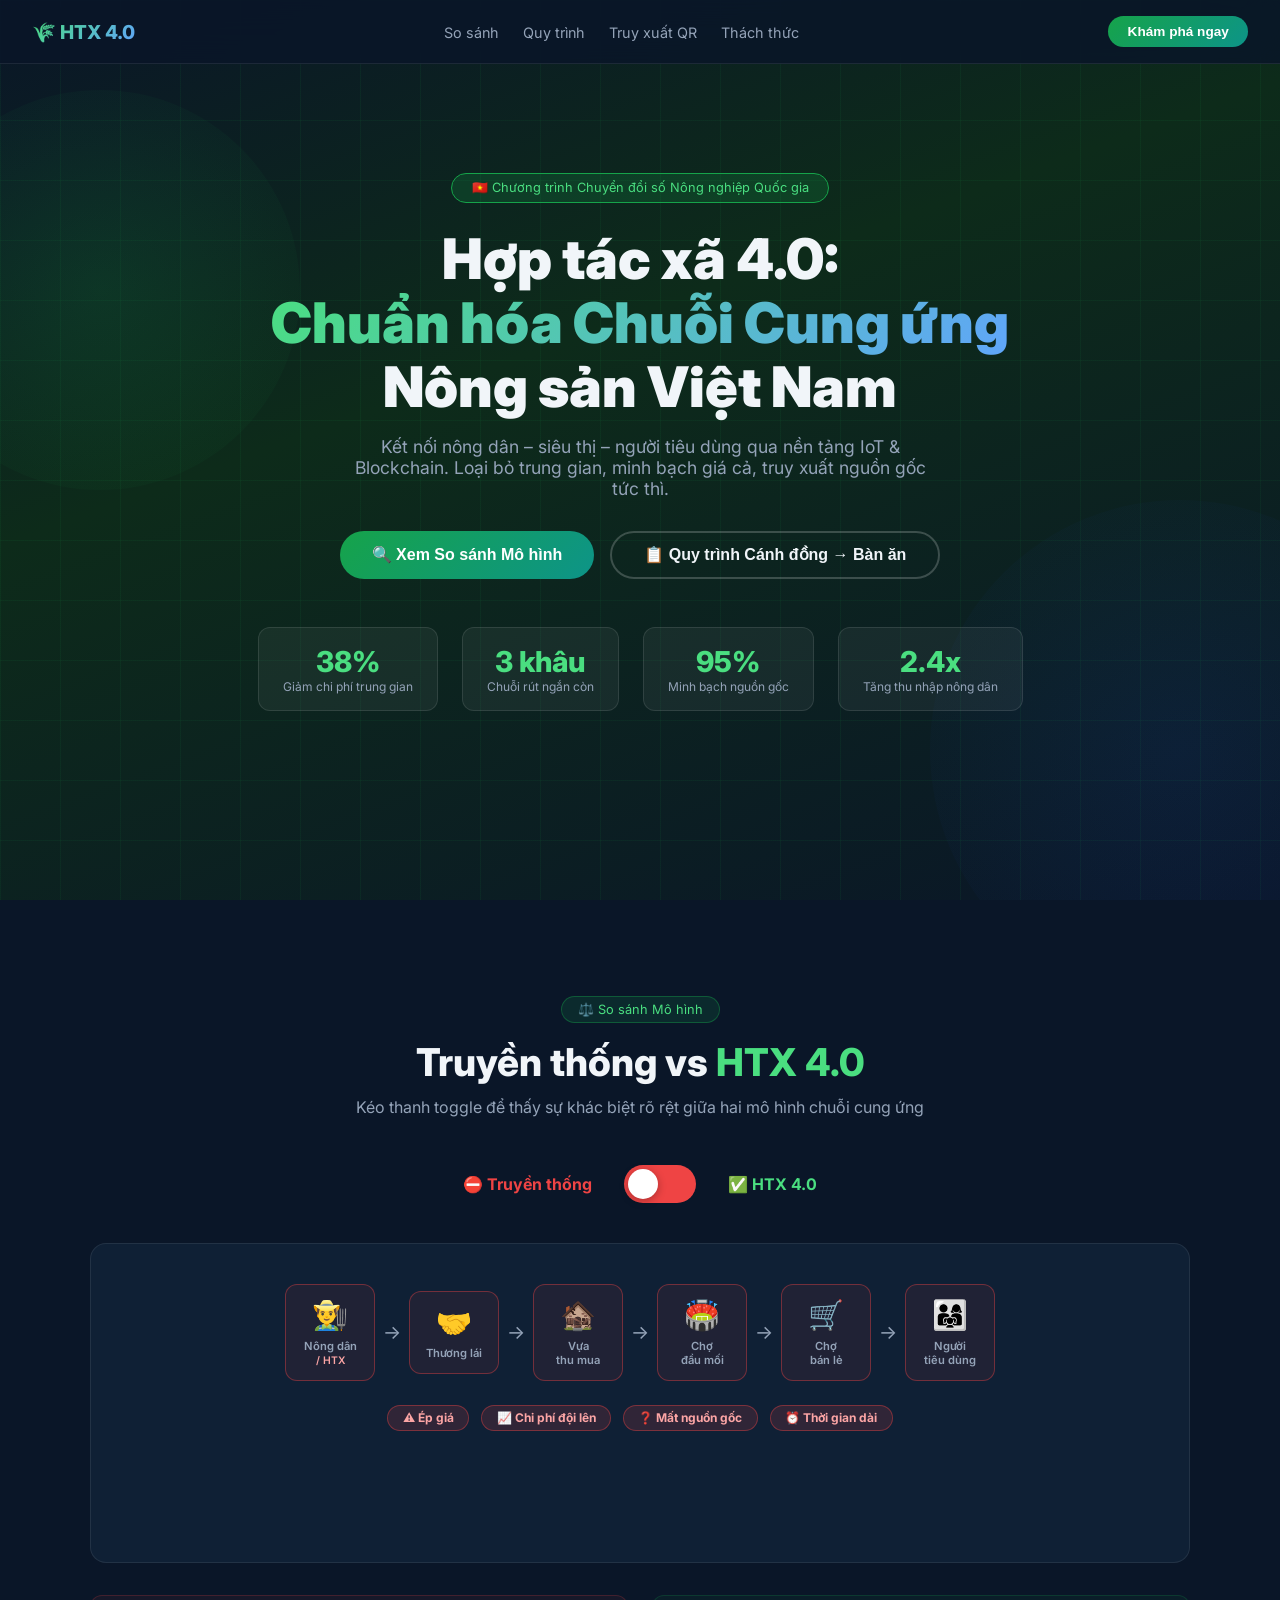
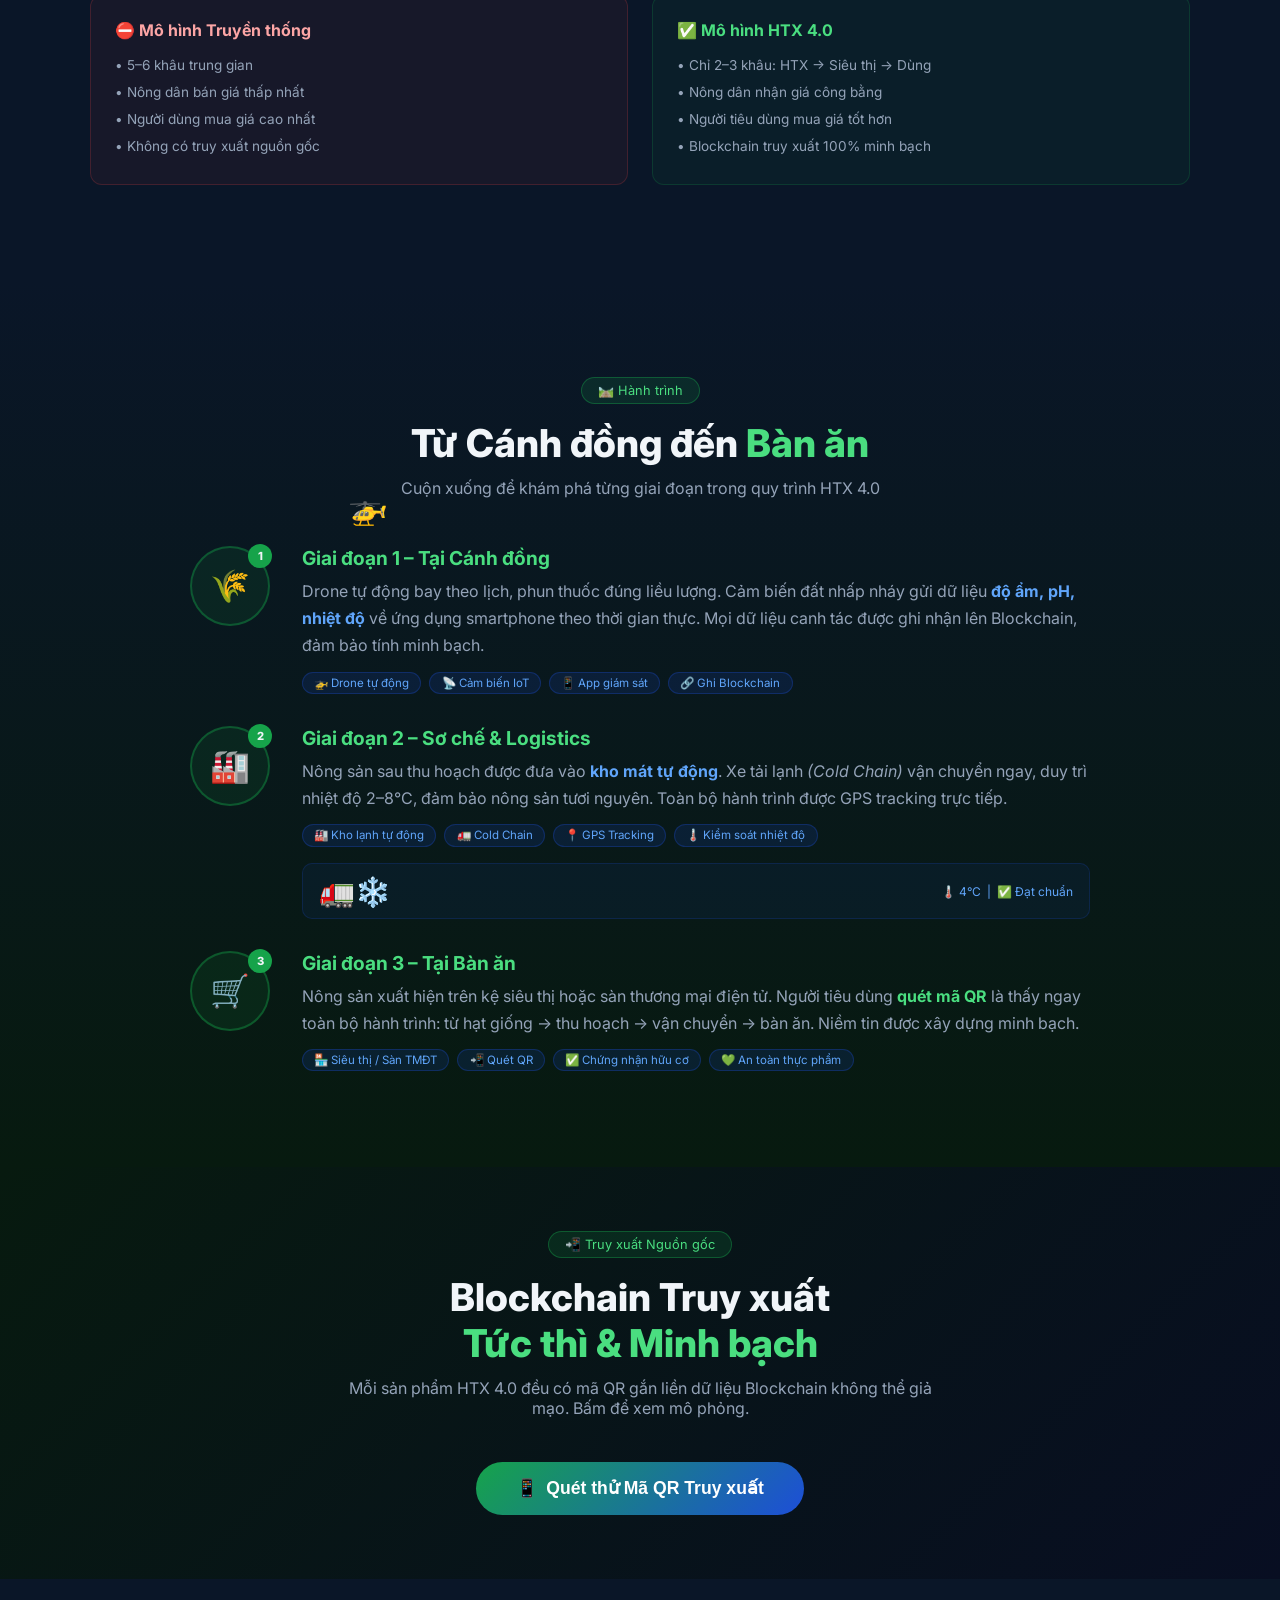
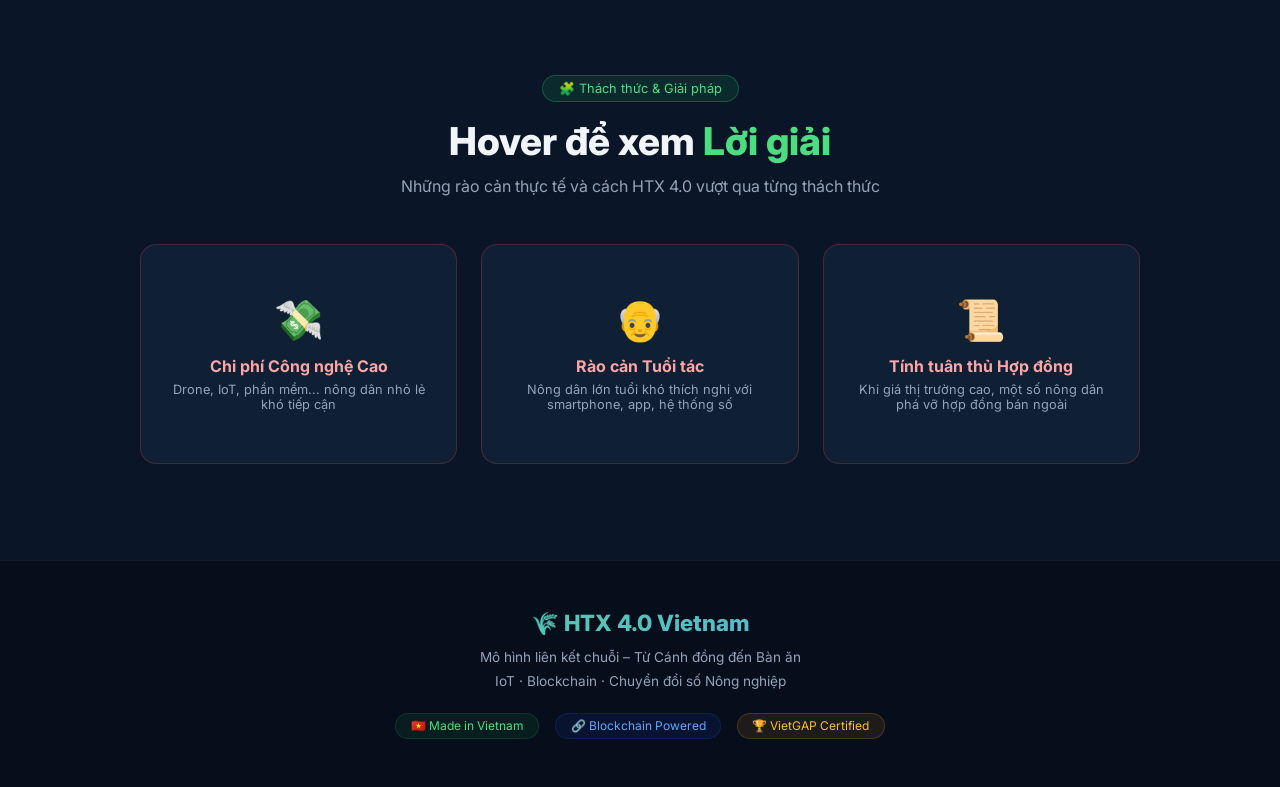
==== index.html @ f6bbacdd "Add files via upload" ====
<!DOCTYPE html>
<html lang="vi">

<head>
  <meta charset="UTF-8">
  <meta name="viewport" content="width=device-width, initial-scale=1.0">
  <title>HTX 4.0 – Chuẩn hóa Chuỗi Cung ứng Nông sản Việt Nam</title>
  <meta name="description"
    content="Hợp tác xã 4.0: Mô hình liên kết chuỗi từ cánh đồng đến bàn ăn. Ứng dụng IoT, Blockchain và chuyển đổi số cho nông nghiệp Việt Nam.">
  <link rel="preconnect" href="https://fonts.googleapis.com">
  <link href="https://fonts.googleapis.com/css2?family=Inter:wght@400;600;700;800;900&display=swap" rel="stylesheet">
  <link rel="stylesheet" href="style.css">
</head>

<body>

  <!-- ═══════════════ NAVIGATION ═══════════════ -->
  <nav>
    <div class="nav-logo">🌾 HTX 4.0</div>
    <ul class="nav-links">
      <li><a href="#compare">So sánh</a></li>
      <li><a href="#process">Quy trình</a></li>
      <li><a href="#qr-section">Truy xuất QR</a></li>
      <li><a href="#challenges">Thách thức</a></li>
    </ul>
    <button class="btn-primary" style="font-size:.85rem;padding:.5rem 1.2rem"
      onclick="document.getElementById('qr-section').scrollIntoView({behavior:'smooth'})">
      Khám phá ngay
    </button>
  </nav>

  <!-- ═══════════════ HERO ═══════════════ -->
  <section id="hero">
    <div class="hero-bg"></div>
    <div class="hero-grid"></div>
    <div class="particles"></div>

    <!-- Decorative floating orbs -->
    <div
      style="position:absolute;width:400px;height:400px;border-radius:50%;background:radial-gradient(circle,rgba(22,163,74,.15),transparent);top:10%;left:-100px;pointer-events:none">
    </div>
    <div
      style="position:absolute;width:500px;height:500px;border-radius:50%;background:radial-gradient(circle,rgba(29,78,216,.1),transparent);bottom:-100px;right:-150px;pointer-events:none">
    </div>

    <div class="hero-content">
      <div class="hero-badge">🇻🇳 Chương trình Chuyển đổi số Nông nghiệp Quốc gia</div>
      <h1 class="hero-title">
        Hợp tác xã 4.0:<br>
        <span>Chuẩn hóa Chuỗi Cung ứng</span><br>Nông sản Việt Nam
      </h1>
      <p class="hero-sub">
        Kết nối nông dân – siêu thị – người tiêu dùng qua nền tảng IoT & Blockchain.
        Loại bỏ trung gian, minh bạch giá cả, truy xuất nguồn gốc tức thì.
      </p>
      <div class="hero-cta">
        <button class="btn-primary" onclick="document.getElementById('compare').scrollIntoView({behavior:'smooth'})">
          🔍 Xem So sánh Mô hình
        </button>
        <button class="btn-outline" onclick="document.getElementById('process').scrollIntoView({behavior:'smooth'})">
          📋 Quy trình Cánh đồng → Bàn ăn
        </button>
      </div>
      <div class="floating-stats">
        <div class="stat-card">
          <div class="val"><span data-count="40" data-suffix="%">0%</span></div>
          <div class="lbl">Giảm chi phí trung gian</div>
        </div>
        <div class="stat-card">
          <div class="val"><span data-count="3" data-suffix=" khâu">0 khâu</span></div>
          <div class="lbl">Chuỗi rút ngắn còn</div>
        </div>
        <div class="stat-card">
          <div class="val"><span data-count="100" data-suffix="%">0%</span></div>
          <div class="lbl">Minh bạch nguồn gốc</div>
        </div>
        <div class="stat-card">
          <div class="val"><span data-count="2.5" data-suffix="x">0x</span></div>
          <div class="lbl">Tăng thu nhập nông dân</div>
        </div>
      </div>
    </div>
  </section>

  <!-- ═══════════════ COMPARE SECTION ═══════════════ -->
  <section id="compare">
    <div class="compare-wrapper">
      <div class="section-header">
        <div class="section-label">⚖️ So sánh Mô hình</div>
        <h2 class="section-title">Truyền thống vs <span style="color:var(--green-light)">HTX 4.0</span></h2>
        <p class="section-sub">Kéo thanh toggle để thấy sự khác biệt rõ rệt giữa hai mô hình chuỗi cung ứng</p>
      </div>

      <!-- Toggle Bar -->
      <div class="toggle-bar">
        <span class="toggle-label old">⛔ Truyền thống</span>
        <label class="toggle-switch">
          <input type="checkbox" id="modeToggle">
          <div class="toggle-track"></div>
          <div class="toggle-thumb"></div>
        </label>
        <span class="toggle-label new">✅ HTX 4.0</span>
      </div>

      <!-- Chain Display -->
      <div class="chain-display" id="chainDisplay">
        <!-- SVG data lines (visible in HTX mode) -->
        <div class="data-lines" id="dataLines" style="position:absolute;inset:0;pointer-events:none">
          <svg width="100%" height="100%" xmlns="http://www.w3.org/2000/svg">
            <defs>
              <linearGradient id="dg" x1="0%" y1="0%" x2="100%" y2="0%">
                <stop offset="0%" stop-color="#16a34a" />
                <stop offset="100%" stop-color="#1d4ed8" />
              </linearGradient>
            </defs>
            <line class="data-line" x1="10%" y1="50%" x2="50%" y2="30%" style="stroke:url(#dg)" />
            <line class="data-line" x1="50%" y1="30%" x2="90%" y2="50%" style="stroke:url(#dg)"
              stroke-dashoffset="12" />
            <circle cx="10%" cy="50%" r="4" fill="#16a34a" opacity=".8" />
            <circle cx="50%" cy="30%" r="4" fill="#0d9488" opacity=".8" />
            <circle cx="90%" cy="50%" r="4" fill="#1d4ed8" opacity=".8" />
          </svg>
        </div>

        <!-- Supply Chain Nodes -->
        <div class="chain-nodes">
          <!-- Permanent: Farmer -->
          <div class="chain-node danger" id="nodeNd">
            <span class="icon">👨‍🌾</span>
            <span class="name">Nông dân<br><small style="color:#fca5a5;font-size:.65rem">/ HTX</small></span>
          </div>
          <span class="chain-arrow">→</span>

          <!-- Middle (hidden in HTX mode) -->
          <div class="chain-node danger middle" id="nodeTl">
            <span class="icon">🤝</span>
            <span class="name">Thương lái</span>
          </div>
          <span class="chain-arrow middle">→</span>

          <div class="chain-node danger middle" id="nodeVx">
            <span class="icon">🏚️</span>
            <span class="name">Vựa<br>thu mua</span>
          </div>
          <span class="chain-arrow middle">→</span>

          <div class="chain-node danger middle" id="nodeCdm">
            <span class="icon">🏟️</span>
            <span class="name">Chợ<br>đầu mối</span>
          </div>
          <span class="chain-arrow middle">→</span>

          <div class="chain-node danger middle" id="nodeCbl">
            <span class="icon">🛒</span>
            <span class="name">Chợ<br>bán lẻ</span>
          </div>
          <span class="chain-arrow middle">→</span>

          <!-- Permanent: Consumer -->
          <div class="chain-node danger" id="nodeNtd">
            <span class="icon">👨‍👩‍👧</span>
            <span class="name">Người<br>tiêu dùng</span>
          </div>
        </div>

        <!-- HTX middle node (shown only in HTX mode, hidden by default) -->
        <div id="htxMiddle"
          style="display:none;justify-content:center;align-items:center;gap:.5rem;margin-top:1rem;position:relative;z-index:2">
          <div class="chain-node safe" style="background:rgba(13,148,136,.15);border-color:rgba(13,148,136,.5)">
            <span class="icon">🏪</span>
            <span class="name">Siêu thị /<br>Sàn TMĐT</span>
          </div>
        </div>

        <!-- Warning Tags -->
        <div class="warning-tags" id="warningTags">
          <span class="warning-tag bad">⚠ Ép giá</span>
          <span class="warning-tag bad">📈 Chi phí đội lên</span>
          <span class="warning-tag bad">❓ Mất nguồn gốc</span>
          <span class="warning-tag bad">⏰ Thời gian dài</span>
        </div>
      </div>

      <!-- Info below -->
      <div style="display:grid;grid-template-columns:1fr 1fr;gap:1.5rem;margin-top:2rem" class="compare-info">
        <div
          style="padding:1.5rem;background:rgba(239,68,68,.06);border:1px solid rgba(239,68,68,.2);border-radius:12px">
          <h4 style="color:#fca5a5;margin-bottom:.75rem">⛔ Mô hình Truyền thống</h4>
          <ul style="color:var(--text-muted);font-size:.85rem;line-height:2;list-style:none">
            <li>• 5–6 khâu trung gian</li>
            <li>• Nông dân bán giá thấp nhất</li>
            <li>• Người dùng mua giá cao nhất</li>
            <li>• Không có truy xuất nguồn gốc</li>
          </ul>
        </div>
        <div
          style="padding:1.5rem;background:rgba(22,163,74,.06);border:1px solid rgba(22,163,74,.2);border-radius:12px">
          <h4 style="color:var(--green-light);margin-bottom:.75rem">✅ Mô hình HTX 4.0</h4>
          <ul style="color:var(--text-muted);font-size:.85rem;line-height:2;list-style:none">
            <li>• Chỉ 2–3 khâu: HTX → Siêu thị → Dùng</li>
            <li>• Nông dân nhận giá công bằng</li>
            <li>• Người tiêu dùng mua giá tốt hơn</li>
            <li>• Blockchain truy xuất 100% minh bạch</li>
          </ul>
        </div>
      </div>
    </div>
  </section>

  <!-- ═══════════════ PROCESS SECTION ═══════════════ -->
  <section id="process">
    <div class="section-header">
      <div class="section-label">🛤️ Hành trình</div>
      <h2 class="section-title">Từ Cánh đồng đến <span style="color:var(--green-light)">Bàn ăn</span></h2>
      <p class="section-sub">Cuộn xuống để khám phá từng giai đoạn trong quy trình HTX 4.0</p>
    </div>

    <div class="process-steps">

      <!-- Step 1: Field -->
      <div class="process-step">
        <div class="step-icon-wrap" style="position:relative;overflow:visible">
          <span style="font-size:2rem">🌾</span>
          <span class="step-num">1</span>
          <!-- Drone animation element -->
          <div id="droneEl" style="position:absolute;top:-60px;left:-80px;font-size:2rem;pointer-events:none">🚁</div>
        </div>
        <div class="step-body">
          <h3>Giai đoạn 1 – Tại Cánh đồng</h3>
          <p>
            Drone tự động bay theo lịch, phun thuốc đúng liều lượng. Cảm biến đất nhấp nháy gửi dữ liệu
            <strong style="color:var(--blue-light)">độ ẩm, pH, nhiệt độ</strong> về ứng dụng smartphone theo thời gian
            thực.
            Mọi dữ liệu canh tác được ghi nhận lên Blockchain, đảm bảo tính minh bạch.
          </p>
          <div class="step-tags">
            <span class="step-tag">🚁 Drone tự động</span>
            <span class="step-tag">📡 Cảm biến IoT</span>
            <span class="step-tag">📱 App giám sát</span>
            <span class="step-tag">🔗 Ghi Blockchain</span>
          </div>
        </div>
      </div>

      <!-- Step 2: Logistics -->
      <div class="process-step" style="transition-delay:.1s">
        <div class="step-icon-wrap">
          <span style="font-size:2rem">🏭</span>
          <span class="step-num">2</span>
        </div>
        <div class="step-body">
          <h3>Giai đoạn 2 – Sơ chế & Logistics</h3>
          <p>
            Nông sản sau thu hoạch được đưa vào <strong style="color:var(--blue-light)">kho mát tự động</strong>.
            Xe tải lạnh <em>(Cold Chain)</em> vận chuyển ngay, duy trì nhiệt độ 2–8°C,
            đảm bảo nông sản tươi nguyên. Toàn bộ hành trình được GPS tracking trực tiếp.
          </p>
          <div class="step-tags">
            <span class="step-tag">🏭 Kho lạnh tự động</span>
            <span class="step-tag">🚛 Cold Chain</span>
            <span class="step-tag">📍 GPS Tracking</span>
            <span class="step-tag">🌡️ Kiểm soát nhiệt độ</span>
          </div>
          <!-- Cold chain truck visual -->
          <div
            style="margin-top:1rem;padding:1rem;background:rgba(29,78,216,.08);border:1px solid rgba(29,78,216,.2);border-radius:10px;overflow:hidden;position:relative;height:56px">
            <div
              style="position:absolute;top:50%;transform:translateY(-50%);animation:droneFly 3s linear infinite;white-space:nowrap;font-size:1.8rem">
              🚛❄️
            </div>
            <div
              style="position:absolute;right:1rem;top:50%;transform:translateY(-50%);font-size:.75rem;color:var(--blue-light)">
              🌡️ 4°C &nbsp;|&nbsp; ✅ Đạt chuẩn
            </div>
          </div>
        </div>
      </div>

      <!-- Step 3: Market -->
      <div class="process-step" style="transition-delay:.2s">
        <div class="step-icon-wrap">
          <span style="font-size:2rem">🛒</span>
          <span class="step-num">3</span>
        </div>
        <div class="step-body">
          <h3>Giai đoạn 3 – Tại Bàn ăn</h3>
          <p>
            Nông sản xuất hiện trên kệ siêu thị hoặc sàn thương mại điện tử.
            Người tiêu dùng <strong style="color:var(--green-light)">quét mã QR</strong> là thấy ngay toàn bộ hành
            trình:
            từ hạt giống → thu hoạch → vận chuyển → bàn ăn. Niềm tin được xây dựng minh bạch.
          </p>
          <div class="step-tags">
            <span class="step-tag">🏪 Siêu thị / Sàn TMĐT</span>
            <span class="step-tag">📲 Quét QR</span>
            <span class="step-tag">✅ Chứng nhận hữu cơ</span>
            <span class="step-tag">💚 An toàn thực phẩm</span>
          </div>
        </div>
      </div>

    </div>
  </section>

  <!-- ═══════════════ QR SECTION ═══════════════ -->
  <section id="qr-section">
    <div class="section-label"
      style="display:inline-block;padding:.3rem 1rem;background:rgba(22,163,74,.15);border:1px solid rgba(22,163,74,.4);border-radius:99px;font-size:.8rem;color:var(--green-light);margin-bottom:1rem">
      📲 Truy xuất Nguồn gốc</div>
    <h2 class="section-title">Blockchain Truy xuất<br><span style="color:var(--green-light)">Tức thì & Minh bạch</span>
    </h2>
    <p class="section-sub" style="max-width:600px;margin:.75rem auto 0;color:var(--text-muted)">
      Mỗi sản phẩm HTX 4.0 đều có mã QR gắn liền dữ liệu Blockchain không thể giả mạo.
      Bấm để xem mô phỏng.
    </p>
    <br>
    <button class="qr-btn" id="qrBtn">
      <span>📱</span> Quét thử Mã QR Truy xuất
    </button>
  </section>

  <!-- QR Modal -->
  <div class="modal-overlay" id="qrModal">
    <div class="phone-frame">
      <div class="phone-status">
        <span>9:41</span>
        <span>📶 🔋</span>
      </div>
      <div class="phone-screen">
        <div class="scan-anim">
          <div style="font-size:.85rem;color:var(--text-muted);margin-bottom:.75rem">📷 Đang quét mã QR…</div>
          <div class="qr-img">
            <!-- Simple QR-like grid -->
            <div style="display:grid;grid-template-columns:repeat(5,1fr);gap:2px;padding:8px;width:100%;height:100%">
              <div style="background:#000;border-radius:2px"></div>
              <div style="background:#fff"></div>
              <div style="background:#000;border-radius:2px"></div>
              <div style="background:#fff"></div>
              <div style="background:#000;border-radius:2px"></div>
              <div style="background:#000;border-radius:2px"></div>
              <div style="background:#000;border-radius:2px"></div>
              <div style="background:#fff"></div>
              <div style="background:#000;border-radius:2px"></div>
              <div style="background:#fff"></div>
              <div style="background:#fff"></div>
              <div style="background:#000;border-radius:2px"></div>
              <div style="background:#000;border-radius:2px"></div>
              <div style="background:#fff"></div>
              <div style="background:#000;border-radius:2px"></div>
              <div style="background:#000;border-radius:2px"></div>
              <div style="background:#fff"></div>
              <div style="background:#000;border-radius:2px"></div>
              <div style="background:#000;border-radius:2px"></div>
              <div style="background:#fff"></div>
              <div style="background:#000;border-radius:2px"></div>
              <div style="background:#000;border-radius:2px"></div>
              <div style="background:#fff"></div>
              <div style="background:#000;border-radius:2px"></div>
              <div style="background:#000;border-radius:2px"></div>
            </div>
            <div class="scan-line"></div>
          </div>
          <div style="color:var(--green-light);font-size:.8rem;font-weight:700;animation:blink 1s infinite">✅ Đã xác
            nhận – Hợp lệ</div>
        </div>

        <div class="trace-title">🔗 Lịch sử Blockchain</div>

        <div class="trace-row"><span class="trace-key">🌾 Giống lúa</span><span class="trace-val">ST25 – Sóc
            Trăng</span></div>
        <div class="trace-row"><span class="trace-key">📅 Ngày gieo sạ</span><span class="trace-val">12/11/2025</span>
        </div>
        <div class="trace-row"><span class="trace-key">🧪 Phân bón</span><span class="trace-val">Hữu cơ vi sinh</span>
        </div>
        <div class="trace-row"><span class="trace-key">💧 Tưới tiêu</span><span class="trace-val">Hệ thống IoT tự
            động</span></div>
        <div class="trace-row"><span class="trace-key">🚜 Ngày thu hoạch</span><span class="trace-val">08/02/2026</span>
        </div>
        <div class="trace-row"><span class="trace-key">🏭 Đơn vị sơ chế</span><span class="trace-val">HTX Lúa Vàng Sóc
            Trăng</span></div>
        <div class="trace-row"><span class="trace-key">🚛 Vận chuyển</span><span class="trace-val">Xe lạnh – 4°C</span>
        </div>
        <div class="trace-row"><span class="trace-key">✅ Chứng nhận</span><span class="trace-val">VietGAP +
            Organic</span></div>

        <div class="blockchain-badge">
          🔐 Hash: 0x4f8a…d91c &nbsp;|&nbsp; Block #1,847,291
        </div>

        <button class="close-modal" id="closeQR">✕ Đóng</button>
      </div>
    </div>
  </div>

  <!-- ═══════════════ CHALLENGE CARDS ═══════════════ -->
  <section id="challenges">
    <div class="section-header">
      <div class="section-label">🧩 Thách thức & Giải pháp</div>
      <h2 class="section-title">Hover để xem <span style="color:var(--green-light)">Lời giải</span></h2>
      <p class="section-sub">Những rào cản thực tế và cách HTX 4.0 vượt qua từng thách thức</p>
    </div>

    <div class="cards-grid">
      <!-- Card 1 -->
      <div class="flip-card">
        <div class="flip-inner">
          <div class="flip-front">
            <div class="card-icon">💸</div>
            <h3>Chi phí Công nghệ Cao</h3>
            <p>Drone, IoT, phần mềm... nông dân nhỏ lẻ khó tiếp cận</p>
          </div>
          <div class="flip-back">
            <h3>💡 Hỗ trợ Vốn & Thuê thiết bị</h3>
            <p>HTX đứng ra vay vốn ưu đãi tập thể, thiết bị dùng chung theo mô hình thuê-dùng. Chi phí mỗi hộ giảm 70%.
            </p>
            <span class="solution-badge">✅ Vốn ưu đãi 0% lãi suất</span>
          </div>
        </div>
      </div>
      <!-- Card 2 -->
      <div class="flip-card">
        <div class="flip-inner">
          <div class="flip-front">
            <div class="card-icon">👴</div>
            <h3>Rào cản Tuổi tác</h3>
            <p>Nông dân lớn tuổi khó thích nghi với smartphone, app, hệ thống số</p>
          </div>
          <div class="flip-back">
            <h3>💡 Cầm tay chỉ việc</h3>
            <p>Đội ngũ hỗ trợ trực tiếp tại đồng ruộng. App thiết kế giao diện đơn giản. Đường dây hotline 24/7 bằng
              tiếng địa phương.</p>
            <span class="solution-badge">✅ Hỗ trợ tận nơi</span>
          </div>
        </div>
      </div>
      <!-- Card 3 -->
      <div class="flip-card">
        <div class="flip-inner">
          <div class="flip-front">
            <div class="card-icon">📜</div>
            <h3>Tính tuân thủ Hợp đồng</h3>
            <p>Khi giá thị trường cao, một số nông dân phá vỡ hợp đồng bán ngoài</p>
          </div>
          <div class="flip-back">
            <h3>💡 Nâng cấp Tư duy Chữ Tín</h3>
            <p>Hợp đồng Smart Contract trên Blockchain – tự động thanh toán, tự động phạt. Xây dựng uy tín dài hạn cho
              cả HTX và thành viên.</p>
            <span class="solution-badge">✅ Smart Contract tự động</span>
          </div>
        </div>
      </div>
    </div>
  </section>

  <!-- ═══════════════ FOOTER ═══════════════ -->
  <footer>
    <div class="footer-logo">🌾 HTX 4.0 Vietnam</div>
    <p style="margin-bottom:.5rem">Mô hình liên kết chuỗi – Từ Cánh đồng đến Bàn ăn</p>
    <p>IoT · Blockchain · Chuyển đổi số Nông nghiệp</p>
    <div style="margin-top:1.5rem;display:flex;gap:1rem;justify-content:center;flex-wrap:wrap">
      <span
        style="padding:.3rem .9rem;background:rgba(22,163,74,.1);border:1px solid rgba(22,163,74,.2);border-radius:99px;font-size:.75rem;color:var(--green-light)">🇻🇳
        Made in Vietnam</span>
      <span
        style="padding:.3rem .9rem;background:rgba(29,78,216,.1);border:1px solid rgba(29,78,216,.2);border-radius:99px;font-size:.75rem;color:var(--blue-light)">🔗
        Blockchain Powered</span>
      <span
        style="padding:.3rem .9rem;background:rgba(245,158,11,.1);border:1px solid rgba(245,158,11,.2);border-radius:99px;font-size:.75rem;color:#fbbf24">🏆
        VietGAP Certified</span>
    </div>
  </footer>

  <script src="app.js"></script>

  <script>
    /* Extra: Toggle HTX middle node visibility */
    (function () {
      const toggle = document.getElementById('modeToggle');
      const htxMiddle = document.getElementById('htxMiddle');
      if (!toggle || !htxMiddle) return;
      toggle.addEventListener('change', function () {
        htxMiddle.style.display = this.checked ? 'flex' : 'none';
      });
    })();
  </script>

</body>

</html>
---- style.css ----
/* ===== RESET & BASE ===== */
*{margin:0;padding:0;box-sizing:border-box}
:root{
  --green:#16a34a;--green-light:#4ade80;--green-dark:#14532d;
  --blue:#1d4ed8;--blue-light:#60a5fa;--blue-dark:#1e3a8a;
  --teal:#0d9488;--gold:#f59e0b;
  --bg-dark:#0a1628;--bg-card:#0f2035;
  --text:#f1f5f9;--text-muted:#94a3b8;
  --radius:16px;--shadow:0 8px 32px rgba(0,0,0,0.4);
}
html{scroll-behavior:smooth}
body{font-family:'Inter',sans-serif;background:var(--bg-dark);color:var(--text);overflow-x:hidden}

/* ===== NAV ===== */
nav{position:fixed;top:0;width:100%;z-index:1000;backdrop-filter:blur(16px);background:rgba(10,22,40,0.85);border-bottom:1px solid rgba(255,255,255,0.08);padding:1rem 2rem;display:flex;align-items:center;justify-content:space-between}
.nav-logo{font-weight:800;font-size:1.2rem;background:linear-gradient(135deg,var(--green-light),var(--blue-light));-webkit-background-clip:text;-webkit-text-fill-color:transparent}
.nav-links{display:flex;gap:1.5rem;list-style:none}
.nav-links a{color:var(--text-muted);text-decoration:none;font-size:.9rem;transition:.3s}
.nav-links a:hover{color:var(--green-light)}

/* ===== HERO ===== */
#hero{min-height:100vh;position:relative;display:flex;align-items:center;justify-content:center;text-align:center;overflow:hidden;padding-top:80px}
.hero-bg{position:absolute;inset:0;background:linear-gradient(160deg,#0a1628 0%,#0d2b1a 40%,#0a1628 100%)}
.hero-grid{position:absolute;inset:0;background-image:linear-gradient(rgba(22,163,74,.08) 1px,transparent 1px),linear-gradient(90deg,rgba(22,163,74,.08) 1px,transparent 1px);background-size:60px 60px}
.hero-content{position:relative;z-index:2;max-width:900px;padding:2rem}
.hero-badge{display:inline-block;padding:.4rem 1.2rem;background:rgba(22,163,74,.2);border:1px solid var(--green);border-radius:99px;font-size:.8rem;color:var(--green-light);margin-bottom:1.5rem;animation:fadeUp .8s ease both}
.hero-title{font-size:clamp(2rem,5vw,3.5rem);font-weight:900;line-height:1.15;margin-bottom:1rem;animation:fadeUp .8s .2s ease both;opacity:0}
.hero-title span{background:linear-gradient(135deg,var(--green-light),var(--blue-light));-webkit-background-clip:text;-webkit-text-fill-color:transparent}
.hero-sub{font-size:1.1rem;color:var(--text-muted);max-width:600px;margin:0 auto 2rem;animation:fadeUp .8s .4s ease both;opacity:0}
.hero-cta{display:flex;gap:1rem;justify-content:center;flex-wrap:wrap;animation:fadeUp .8s .6s ease both;opacity:0}
.btn-primary{padding:.8rem 2rem;background:linear-gradient(135deg,var(--green),var(--teal));border:none;border-radius:99px;color:#fff;font-weight:700;cursor:pointer;transition:.3s;font-size:1rem}
.btn-primary:hover{transform:translateY(-2px);box-shadow:0 8px 24px rgba(22,163,74,.4)}
.btn-outline{padding:.8rem 2rem;background:transparent;border:2px solid rgba(255,255,255,.2);border-radius:99px;color:var(--text);font-weight:600;cursor:pointer;transition:.3s;font-size:1rem}
.btn-outline:hover{border-color:var(--blue-light);color:var(--blue-light)}
.floating-stats{display:flex;gap:1.5rem;justify-content:center;margin-top:3rem;flex-wrap:wrap;animation:fadeUp .8s .8s ease both;opacity:0}
.stat-card{background:rgba(255,255,255,.05);border:1px solid rgba(255,255,255,.1);border-radius:12px;padding:1rem 1.5rem;text-align:center;backdrop-filter:blur(8px)}
.stat-card .val{font-size:1.8rem;font-weight:800;color:var(--green-light)}
.stat-card .lbl{font-size:.75rem;color:var(--text-muted)}
.particles{position:absolute;inset:0;pointer-events:none}
.particle{position:absolute;width:4px;height:4px;border-radius:50%;background:var(--green-light);animation:float linear infinite;opacity:0}

/* ===== SECTION BASE ===== */
section{padding:6rem 2rem}
.section-header{text-align:center;margin-bottom:3rem}
.section-label{display:inline-block;padding:.3rem 1rem;background:rgba(22,163,74,.15);border:1px solid rgba(22,163,74,.4);border-radius:99px;font-size:.8rem;color:var(--green-light);margin-bottom:1rem}
.section-title{font-size:clamp(1.8rem,3vw,2.5rem);font-weight:800;margin-bottom:.75rem}
.section-sub{color:var(--text-muted);max-width:600px;margin:0 auto}

/* ===== COMPARE SECTION ===== */
#compare{background:var(--bg-dark)}
.compare-wrapper{max-width:1100px;margin:0 auto}
.toggle-bar{display:flex;align-items:center;justify-content:center;gap:2rem;margin-bottom:2.5rem;flex-wrap:wrap}
.toggle-label{font-weight:700;font-size:1rem}
.toggle-label.old{color:#ef4444}
.toggle-label.new{color:var(--green-light)}
.toggle-switch{position:relative;width:72px;height:38px;cursor:pointer}
.toggle-switch input{opacity:0;width:0;height:0}
.toggle-track{position:absolute;inset:0;background:#ef4444;border-radius:99px;transition:.4s}
.toggle-switch input:checked+.toggle-track{background:var(--green)}
.toggle-thumb{position:absolute;top:4px;left:4px;width:30px;height:30px;background:#fff;border-radius:50%;transition:.4s;box-shadow:0 2px 8px rgba(0,0,0,.3)}
.toggle-switch input:checked~.toggle-thumb{transform:translateX(34px)}
.chain-display{background:var(--bg-card);border-radius:var(--radius);padding:2.5rem;border:1px solid rgba(255,255,255,.08);min-height:320px;position:relative;overflow:hidden;transition:background .5s}
.chain-display.htx-mode{background:linear-gradient(135deg,#0a2e1a,#0d2140)}
.chain-nodes{display:flex;align-items:center;justify-content:center;flex-wrap:wrap;gap:.5rem;position:relative;z-index:2}
.chain-node{display:flex;flex-direction:column;align-items:center;gap:.4rem;padding:.8rem 1rem;background:rgba(255,255,255,.06);border:1px solid rgba(255,255,255,.1);border-radius:12px;min-width:90px;transition:all .5s;cursor:default}
.chain-node .icon{font-size:1.8rem}
.chain-node .name{font-size:.7rem;color:var(--text-muted);text-align:center;font-weight:600}
.chain-node.danger{border-color:rgba(239,68,68,.4);background:rgba(239,68,68,.08)}
.chain-node.safe{border-color:rgba(22,163,74,.4);background:rgba(22,163,74,.08)}
.chain-arrow{color:var(--text-muted);font-size:1.2rem;transition:opacity .5s}
.warning-tags{display:flex;gap:.75rem;justify-content:center;flex-wrap:wrap;margin-top:1.5rem;position:relative;z-index:2}
.warning-tag{padding:.3rem .9rem;border-radius:99px;font-size:.75rem;font-weight:700;transition:all .5s}
.warning-tag.bad{background:rgba(239,68,68,.15);border:1px solid rgba(239,68,68,.4);color:#fca5a5}
.warning-tag.good{background:rgba(22,163,74,.15);border:1px solid rgba(22,163,74,.4);color:var(--green-light)}
.chain-node.hidden{opacity:0;transform:scale(.5);pointer-events:none;min-width:0;padding:0;border:none;overflow:hidden}
.chain-arrow.hidden{opacity:0;min-width:0;width:0;overflow:hidden}
.data-lines{position:absolute;inset:0;pointer-events:none;opacity:0;transition:opacity .5s}
.data-lines.visible{opacity:1}
.data-line{stroke:url(#dg);stroke-width:2;fill:none;stroke-dasharray:8,4;animation:dash 1.5s linear infinite}

/* ===== PROCESS / SCROLL ANIMATION ===== */
#process{background:linear-gradient(180deg,var(--bg-dark),#071a0f)}
.process-steps{max-width:900px;margin:0 auto;display:flex;flex-direction:column;gap:2rem}
.process-step{display:flex;gap:2rem;align-items:flex-start;opacity:0;transform:translateY(40px);transition:all .7s}
.process-step.visible{opacity:1;transform:translateY(0)}
.step-icon-wrap{flex-shrink:0;width:80px;height:80px;border-radius:50%;display:flex;align-items:center;justify-content:center;font-size:2rem;border:2px solid rgba(22,163,74,.4);background:rgba(22,163,74,.1);position:relative}
.step-num{position:absolute;top:-4px;right:-4px;width:24px;height:24px;background:var(--green);border-radius:50%;display:flex;align-items:center;justify-content:center;font-size:.7rem;font-weight:800}
.step-body h3{font-size:1.2rem;font-weight:700;margin-bottom:.5rem;color:var(--green-light)}
.step-body p{color:var(--text-muted);line-height:1.7}
.step-tags{display:flex;gap:.5rem;flex-wrap:wrap;margin-top:.75rem}
.step-tag{padding:.2rem .7rem;background:rgba(29,78,216,.15);border:1px solid rgba(29,78,216,.3);border-radius:99px;font-size:.72rem;color:var(--blue-light)}

/* ===== QR SECTION ===== */
#qr-section{text-align:center;padding:4rem 2rem;background:linear-gradient(135deg,#071a0f,#080e22)}
.qr-btn{margin-top:1.5rem;padding:1rem 2.5rem;background:linear-gradient(135deg,var(--green),var(--blue));border:none;border-radius:99px;color:#fff;font-size:1.1rem;font-weight:700;cursor:pointer;transition:.3s;display:inline-flex;align-items:center;gap:.5rem}
.qr-btn:hover{transform:translateY(-3px);box-shadow:0 12px 32px rgba(22,163,74,.35)}
/* MODAL */
.modal-overlay{position:fixed;inset:0;background:rgba(0,0,0,.8);z-index:2000;display:none;align-items:center;justify-content:center;backdrop-filter:blur(6px)}
.modal-overlay.open{display:flex}
.phone-frame{width:320px;background:#111;border-radius:40px;border:6px solid #333;overflow:hidden;box-shadow:0 32px 80px rgba(0,0,0,.8);animation:popIn .4s ease}
.phone-status{background:#111;padding:.5rem 1rem;display:flex;justify-content:space-between;font-size:.75rem;color:#aaa}
.phone-screen{background:#0a1628;min-height:560px;padding:1.5rem}
.scan-anim{text-align:center;margin-bottom:1.5rem}
.qr-img{width:160px;height:160px;background:#fff;border-radius:12px;margin:0 auto 1rem;display:flex;align-items:center;justify-content:center;font-size:5rem;position:relative;overflow:hidden}
.scan-line{position:absolute;top:0;left:0;width:100%;height:3px;background:linear-gradient(90deg,transparent,#16a34a,transparent);animation:scanLine 1.5s linear infinite}
.trace-title{font-size:1rem;font-weight:800;color:var(--green-light);margin-bottom:1rem;display:flex;align-items:center;gap:.5rem}
.trace-row{display:flex;justify-content:space-between;padding:.6rem 0;border-bottom:1px solid rgba(255,255,255,.06);font-size:.82rem}
.trace-key{color:var(--text-muted)}
.trace-val{font-weight:600;color:var(--text)}
.blockchain-badge{margin-top:1rem;padding:.5rem 1rem;background:rgba(29,78,216,.15);border:1px solid rgba(29,78,216,.4);border-radius:8px;font-size:.75rem;color:var(--blue-light);display:flex;align-items:center;gap:.5rem}
.close-modal{display:block;width:100%;margin-top:1rem;padding:.7rem;background:rgba(255,255,255,.08);border:none;border-radius:12px;color:var(--text);cursor:pointer;font-size:.9rem;transition:.3s}
.close-modal:hover{background:rgba(255,255,255,.14)}

/* ===== CHALLENGE CARDS ===== */
#challenges{background:var(--bg-dark)}
.cards-grid{display:grid;grid-template-columns:repeat(auto-fit,minmax(260px,1fr));gap:1.5rem;max-width:1000px;margin:0 auto}
.flip-card{height:220px;perspective:1000px;cursor:pointer}
.flip-inner{position:relative;width:100%;height:100%;transform-style:preserve-3d;transition:transform .6s}
.flip-card:hover .flip-inner{transform:rotateY(180deg)}
.flip-front,.flip-back{position:absolute;inset:0;backface-visibility:hidden;border-radius:var(--radius);padding:1.5rem;display:flex;flex-direction:column;justify-content:center}
.flip-front{background:var(--bg-card);border:1px solid rgba(239,68,68,.25);align-items:center;text-align:center}
.flip-front .card-icon{font-size:2.5rem;margin-bottom:.75rem}
.flip-front h3{font-size:1rem;font-weight:700;color:#fca5a5}
.flip-front p{font-size:.8rem;color:var(--text-muted);margin-top:.4rem}
.flip-back{background:linear-gradient(135deg,#0a2e1a,#0d2140);border:1px solid rgba(22,163,74,.3);transform:rotateY(180deg)}
.flip-back h3{font-size:.95rem;font-weight:700;color:var(--green-light);margin-bottom:.75rem}
.flip-back p{font-size:.82rem;color:var(--text-muted);line-height:1.6}
.solution-badge{display:inline-block;margin-top:.75rem;padding:.25rem .75rem;background:rgba(22,163,74,.2);border-radius:99px;font-size:.72rem;color:var(--green-light);border:1px solid rgba(22,163,74,.4)}

/* ===== FOOTER ===== */
footer{background:#060e1c;padding:3rem 2rem;text-align:center;border-top:1px solid rgba(255,255,255,.06)}
.footer-logo{font-weight:800;font-size:1.4rem;background:linear-gradient(135deg,var(--green-light),var(--blue-light));-webkit-background-clip:text;-webkit-text-fill-color:transparent;margin-bottom:.75rem}
footer p{color:var(--text-muted);font-size:.85rem}

/* ===== ANIMATIONS ===== */
@keyframes fadeUp{from{opacity:0;transform:translateY(24px)}to{opacity:1;transform:translateY(0)}}
@keyframes float{0%{transform:translateY(100vh);opacity:0}10%{opacity:.6}90%{opacity:.6}100%{transform:translateY(-100px);opacity:0}}
@keyframes dash{to{stroke-dashoffset:-24}}
@keyframes scanLine{0%{top:0}100%{top:calc(100% - 3px)}}
@keyframes popIn{from{transform:scale(.8);opacity:0}to{transform:scale(1);opacity:1}}
@keyframes blink{0%,100%{opacity:1}50%{opacity:.3}}
@keyframes droneFly{0%{left:-80px}100%{left:calc(100% + 80px)}}

/* ===== RESPONSIVE ===== */
@media(max-width:640px){
  nav .nav-links{display:none}
  .process-step{flex-direction:column;align-items:center;text-align:center}
  .step-tags{justify-content:center}
  .phone-frame{width:290px}
  .toggle-bar{gap:1rem}
}
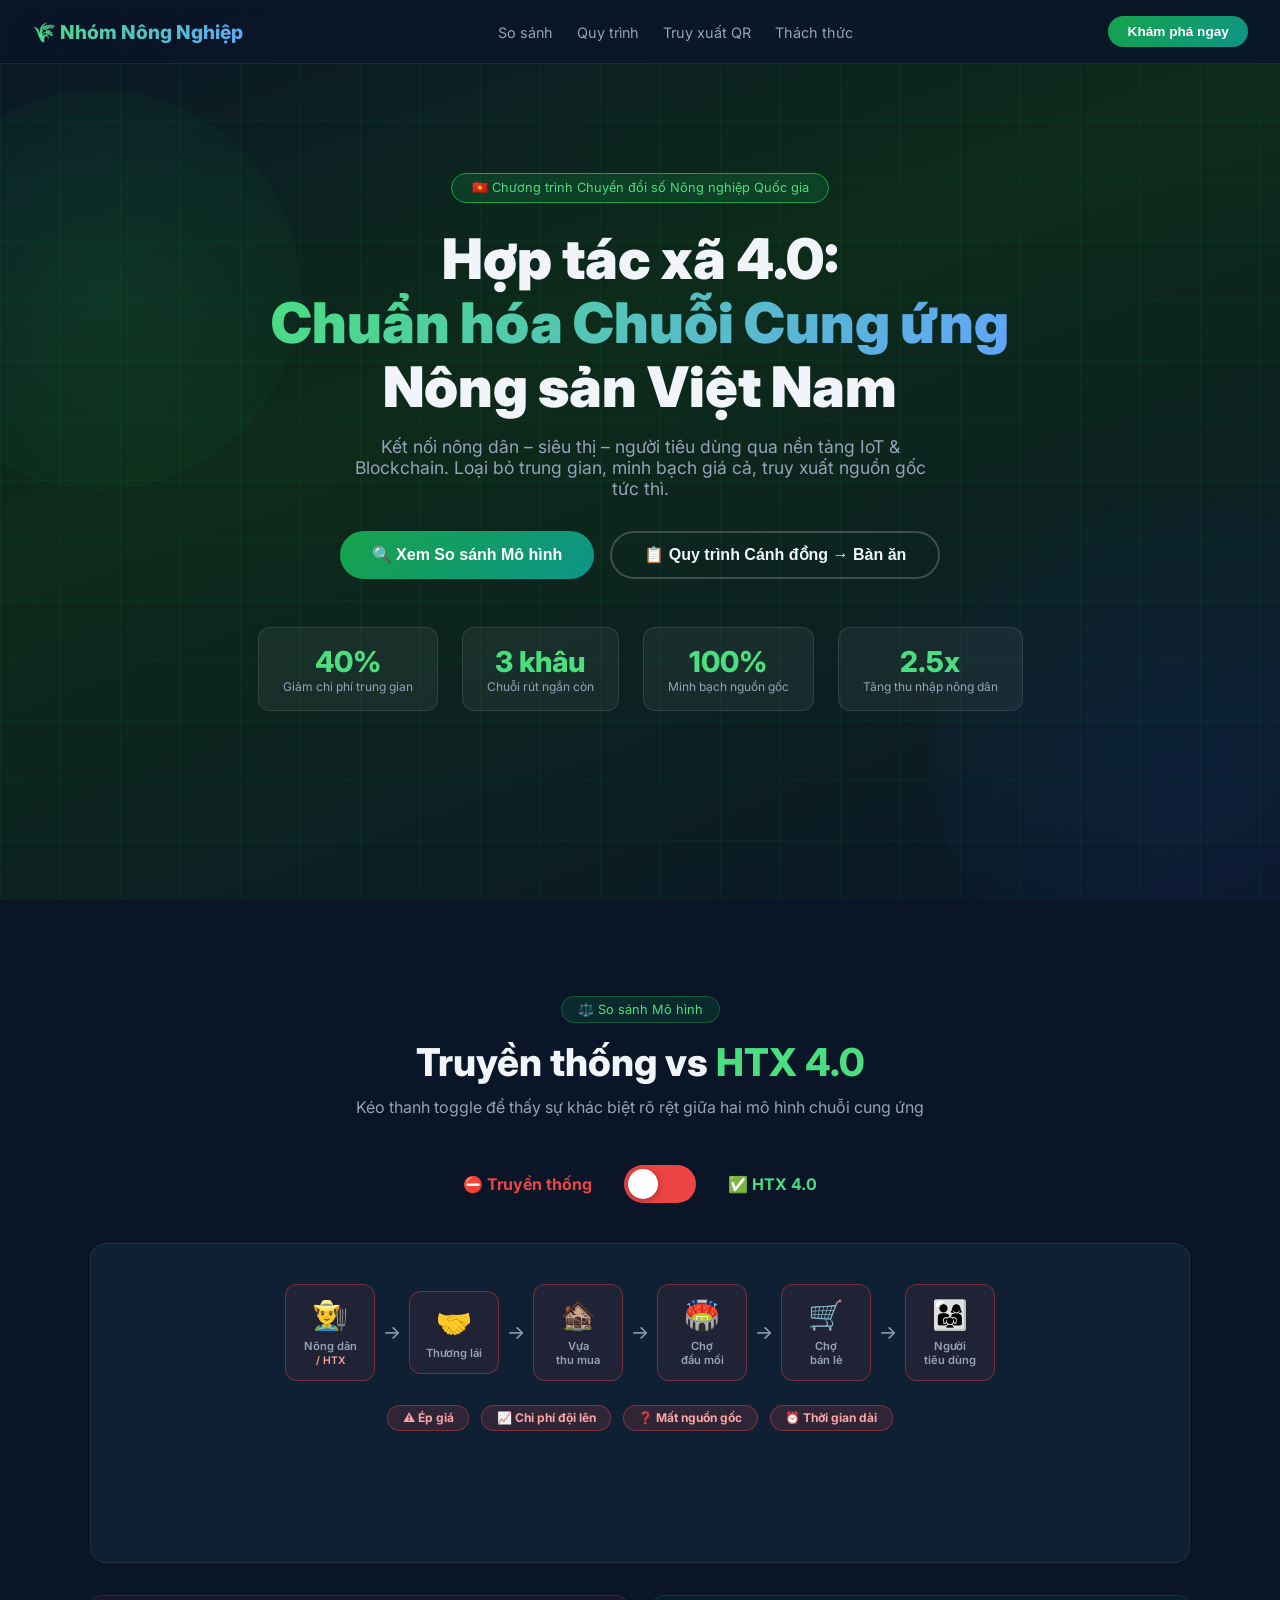
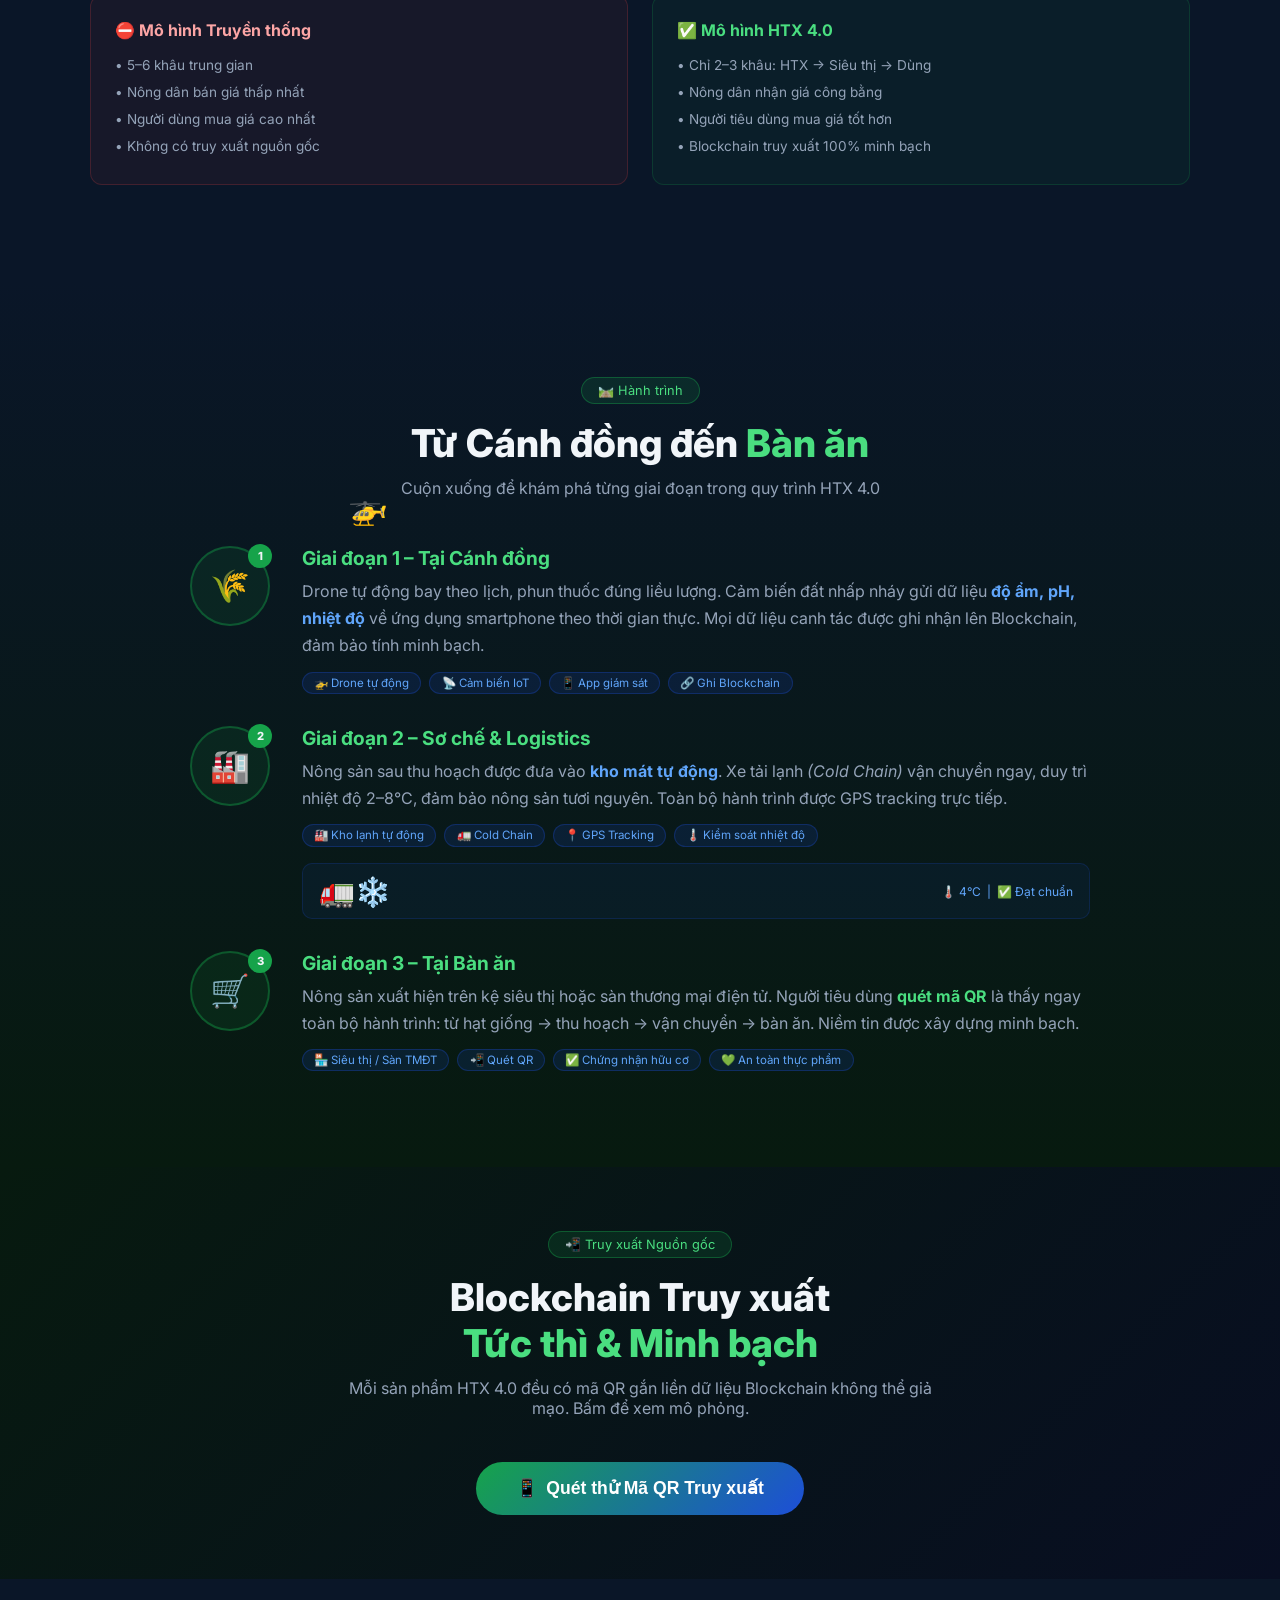
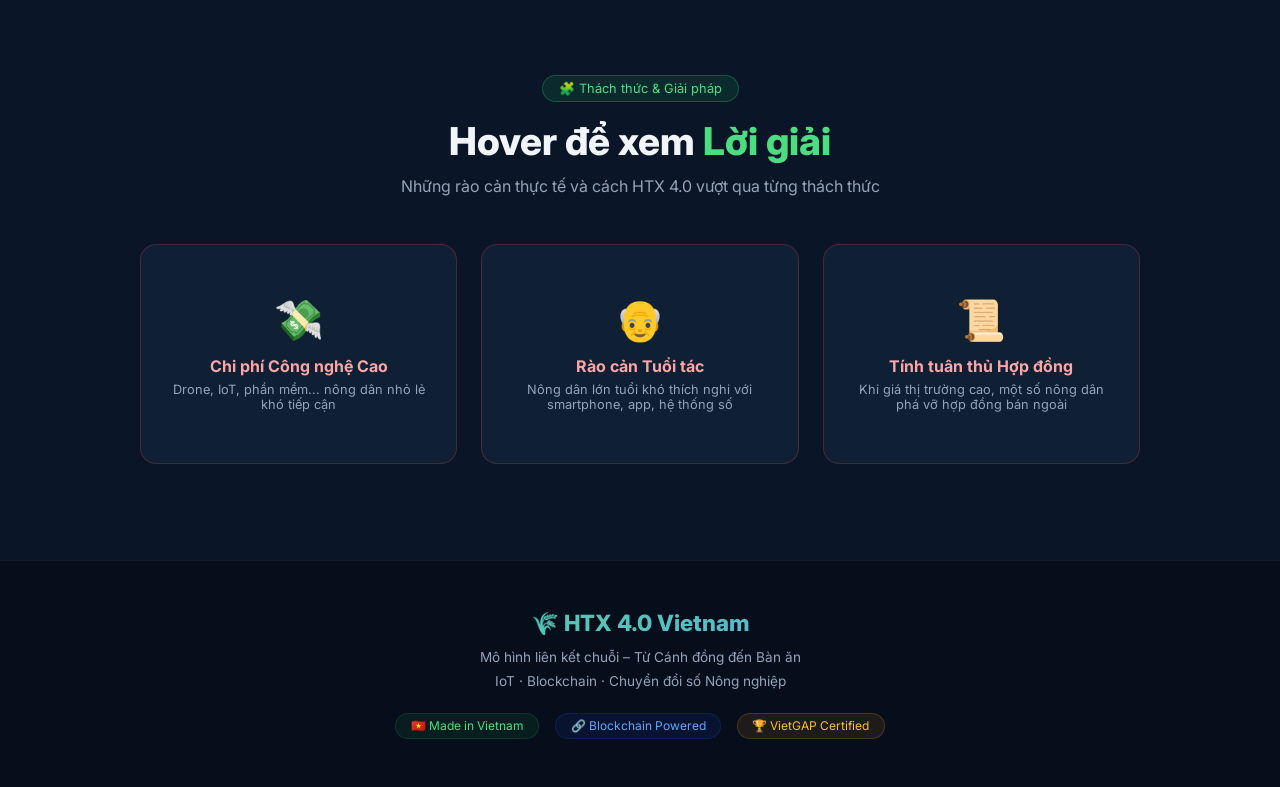
==== commit e3e8129f: "Update index.html" ====
--- a/index.html
+++ b/index.html
@@ -16,7 +16,7 @@
 
   <!-- ═══════════════ NAVIGATION ═══════════════ -->
   <nav>
-    <div class="nav-logo">🌾 HTX 4.0</div>
+    <div class="nav-logo">🌾 Nhóm Nông Nghiệp</div>
     <ul class="nav-links">
       <li><a href="#compare">So sánh</a></li>
       <li><a href="#process">Quy trình</a></li>
@@ -486,4 +486,4 @@
 
 </body>
 
-</html>+</html>
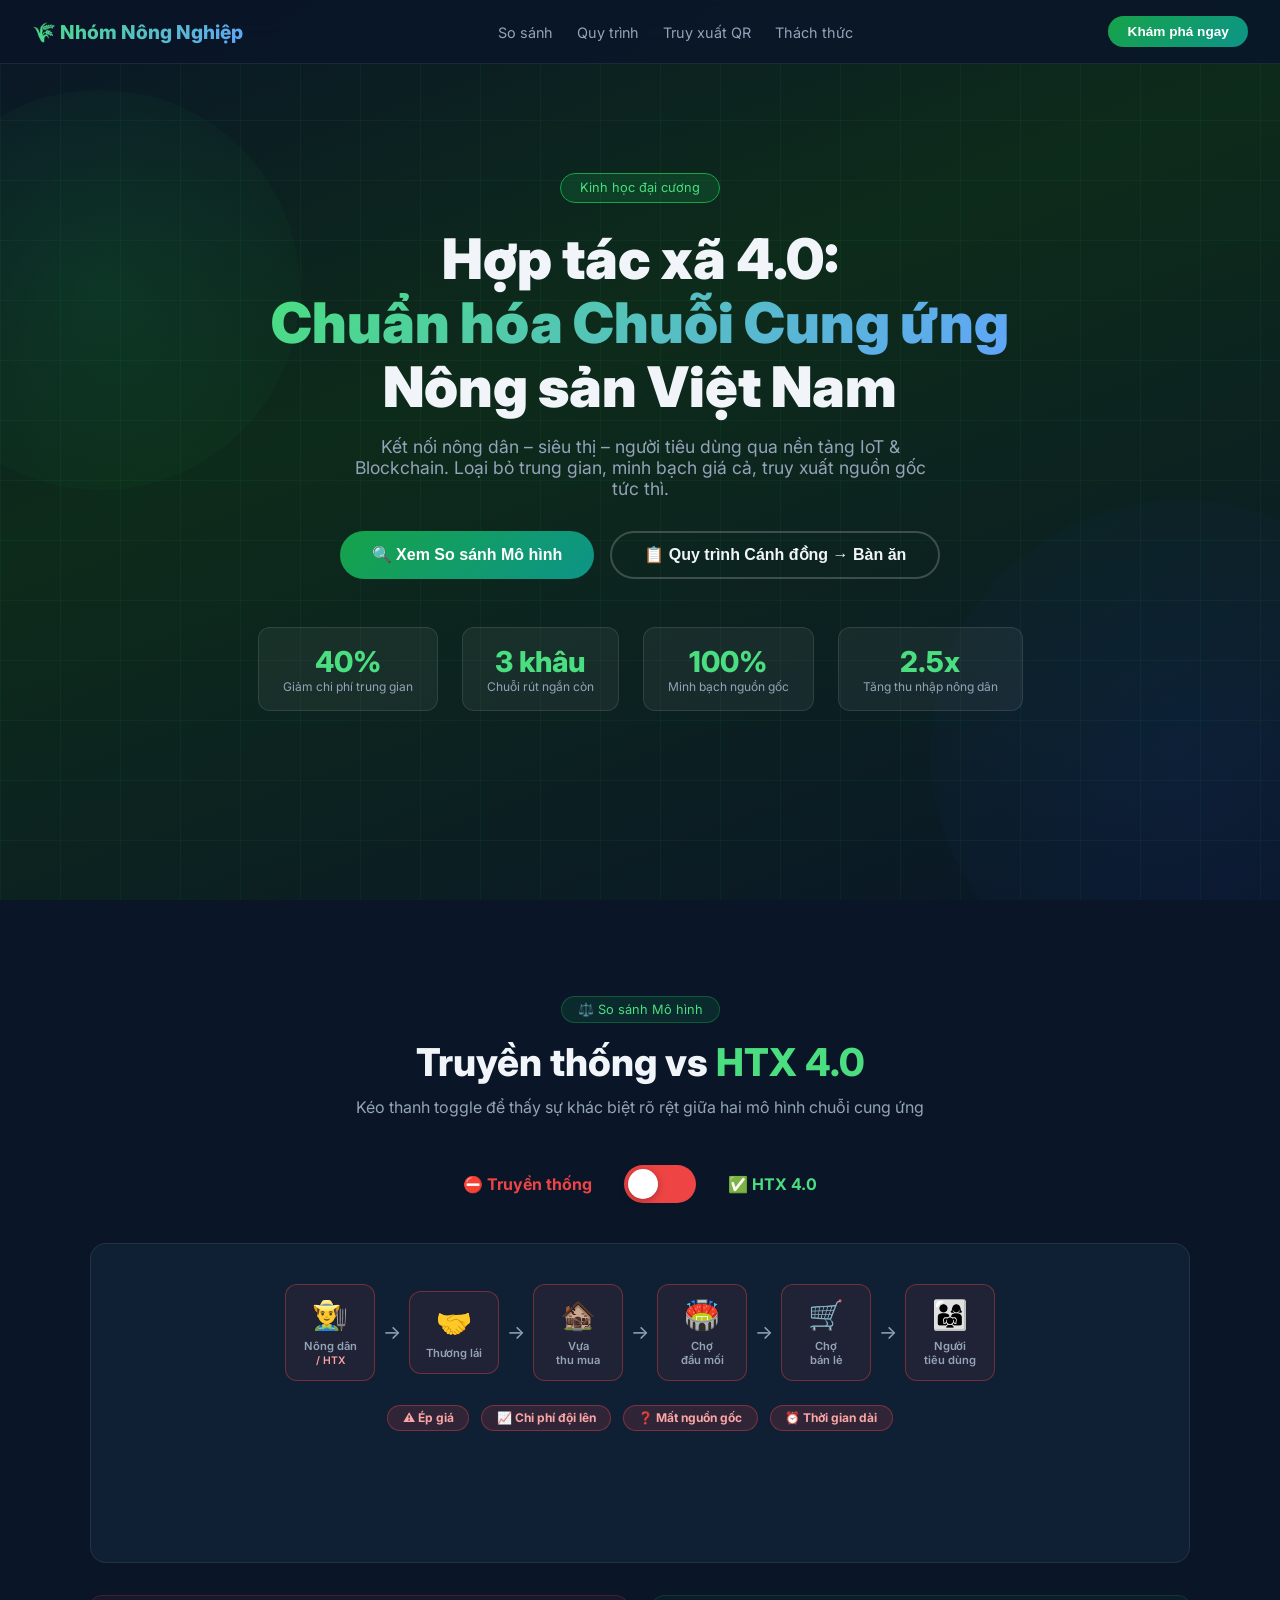
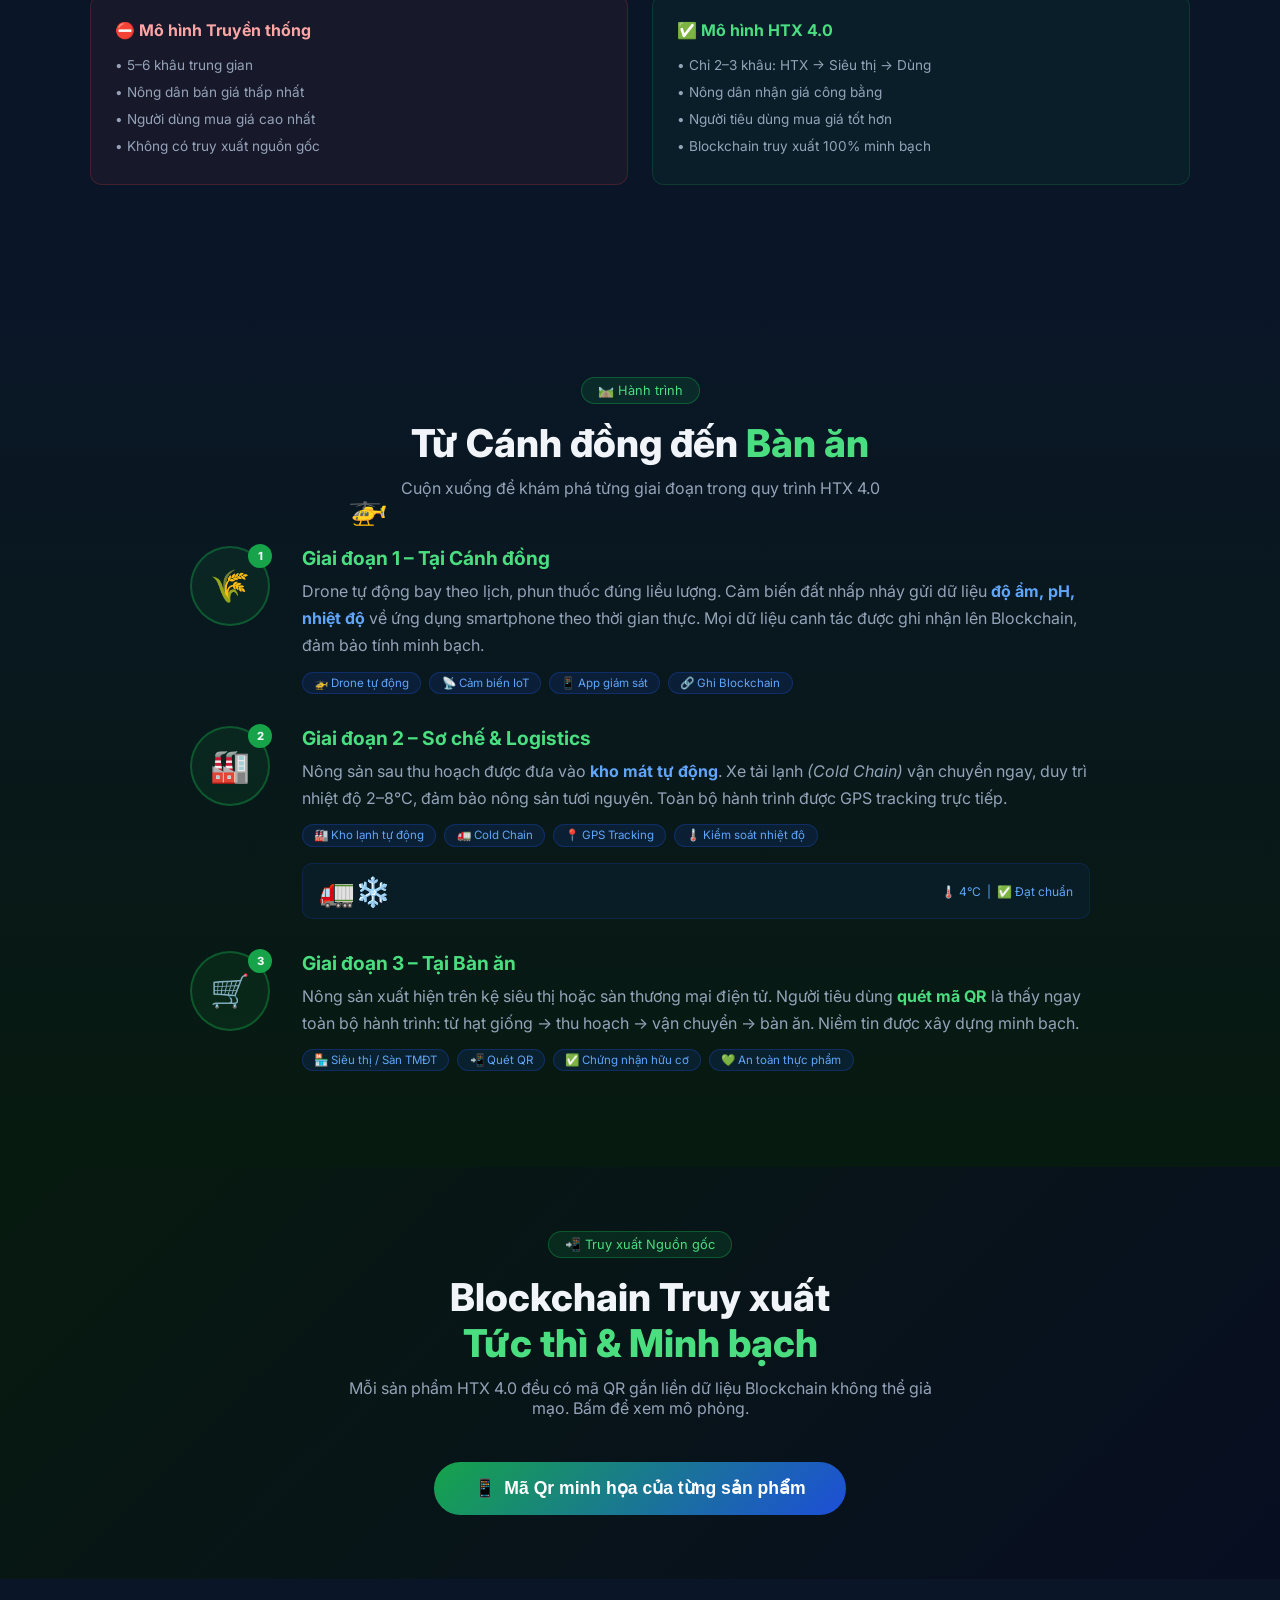
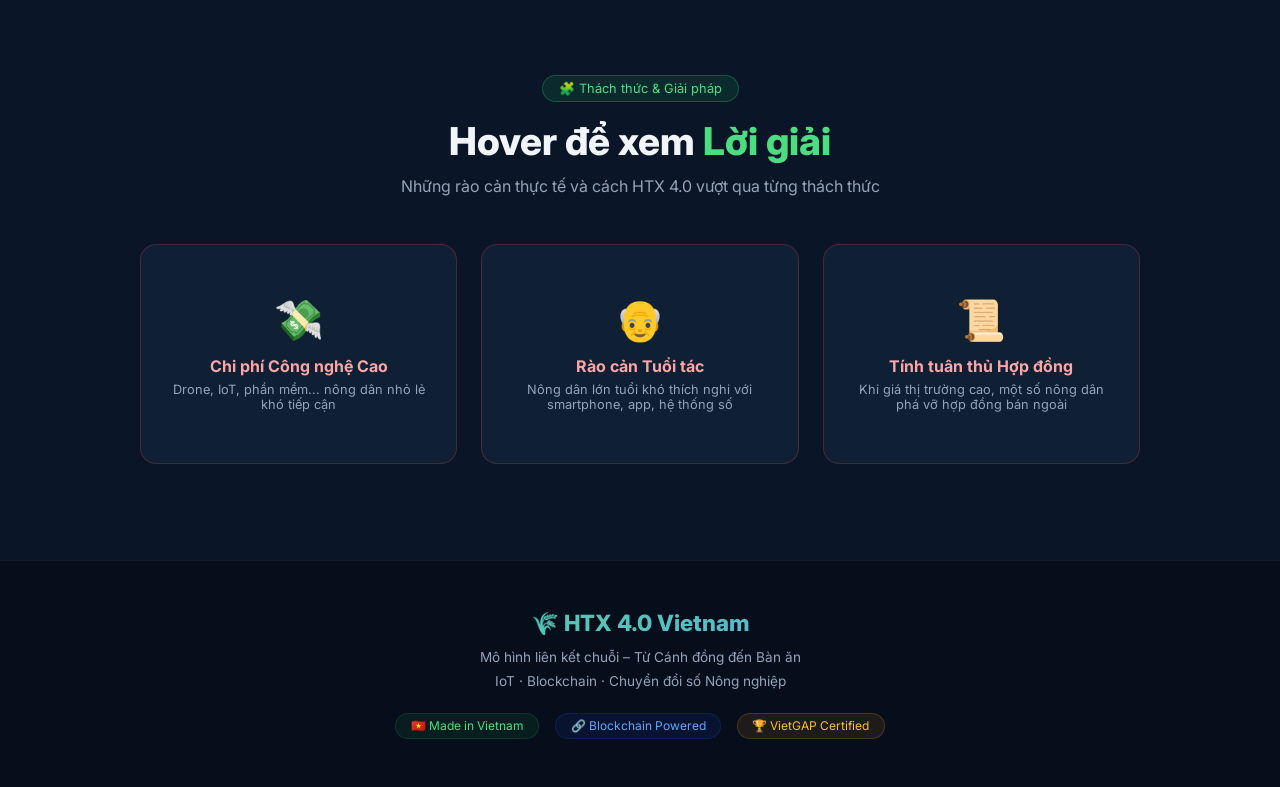
==== commit 9b1a0338: "Update index.html" ====
--- a/index.html
+++ b/index.html
@@ -44,7 +44,7 @@
     </div>
 
     <div class="hero-content">
-      <div class="hero-badge">🇻🇳 Chương trình Chuyển đổi số Nông nghiệp Quốc gia</div>
+      <div class="hero-badge">Kinh  học đại cương</div>
       <h1 class="hero-title">
         Hợp tác xã 4.0:<br>
         <span>Chuẩn hóa Chuỗi Cung ứng</span><br>Nông sản Việt Nam
@@ -315,7 +315,7 @@
     </p>
     <br>
     <button class="qr-btn" id="qrBtn">
-      <span>📱</span> Quét thử Mã QR Truy xuất
+      <span>📱</span> Mã Qr minh họa của từng sản phẩm 
     </button>
   </section>
 
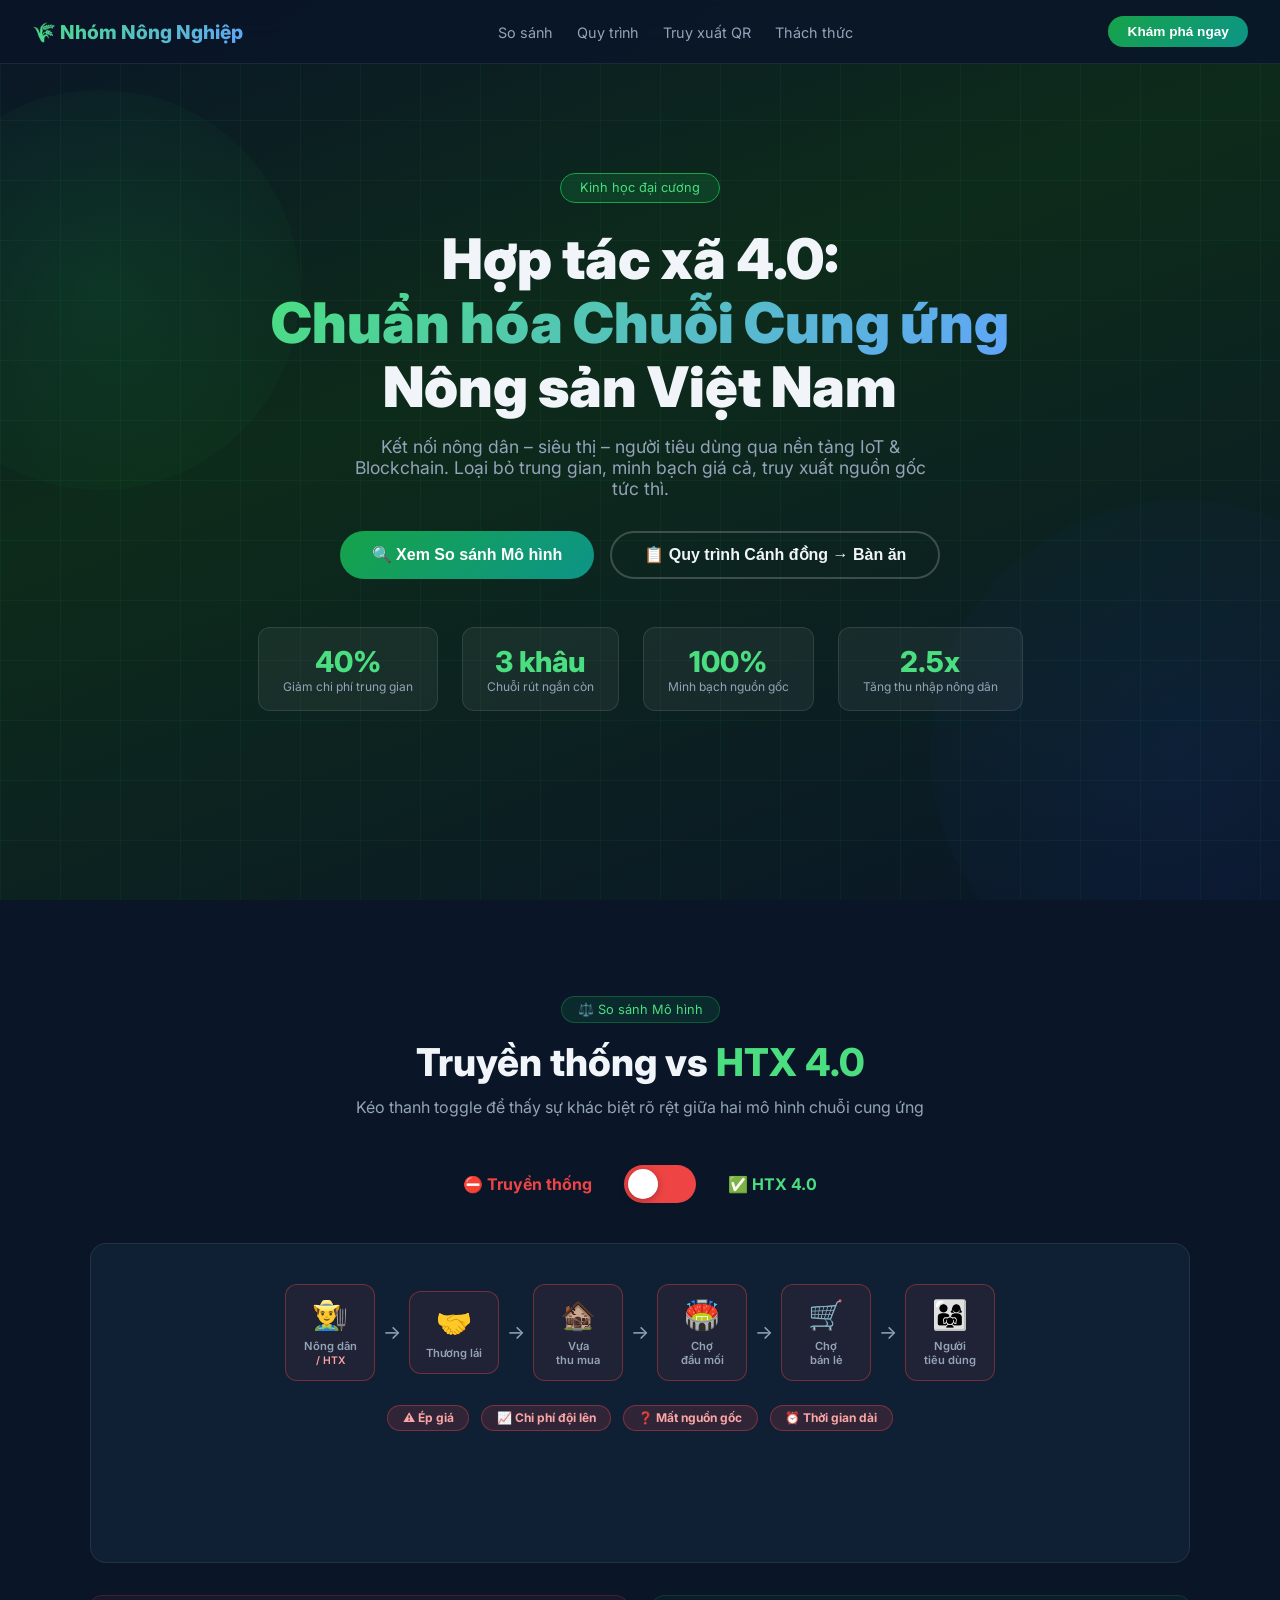
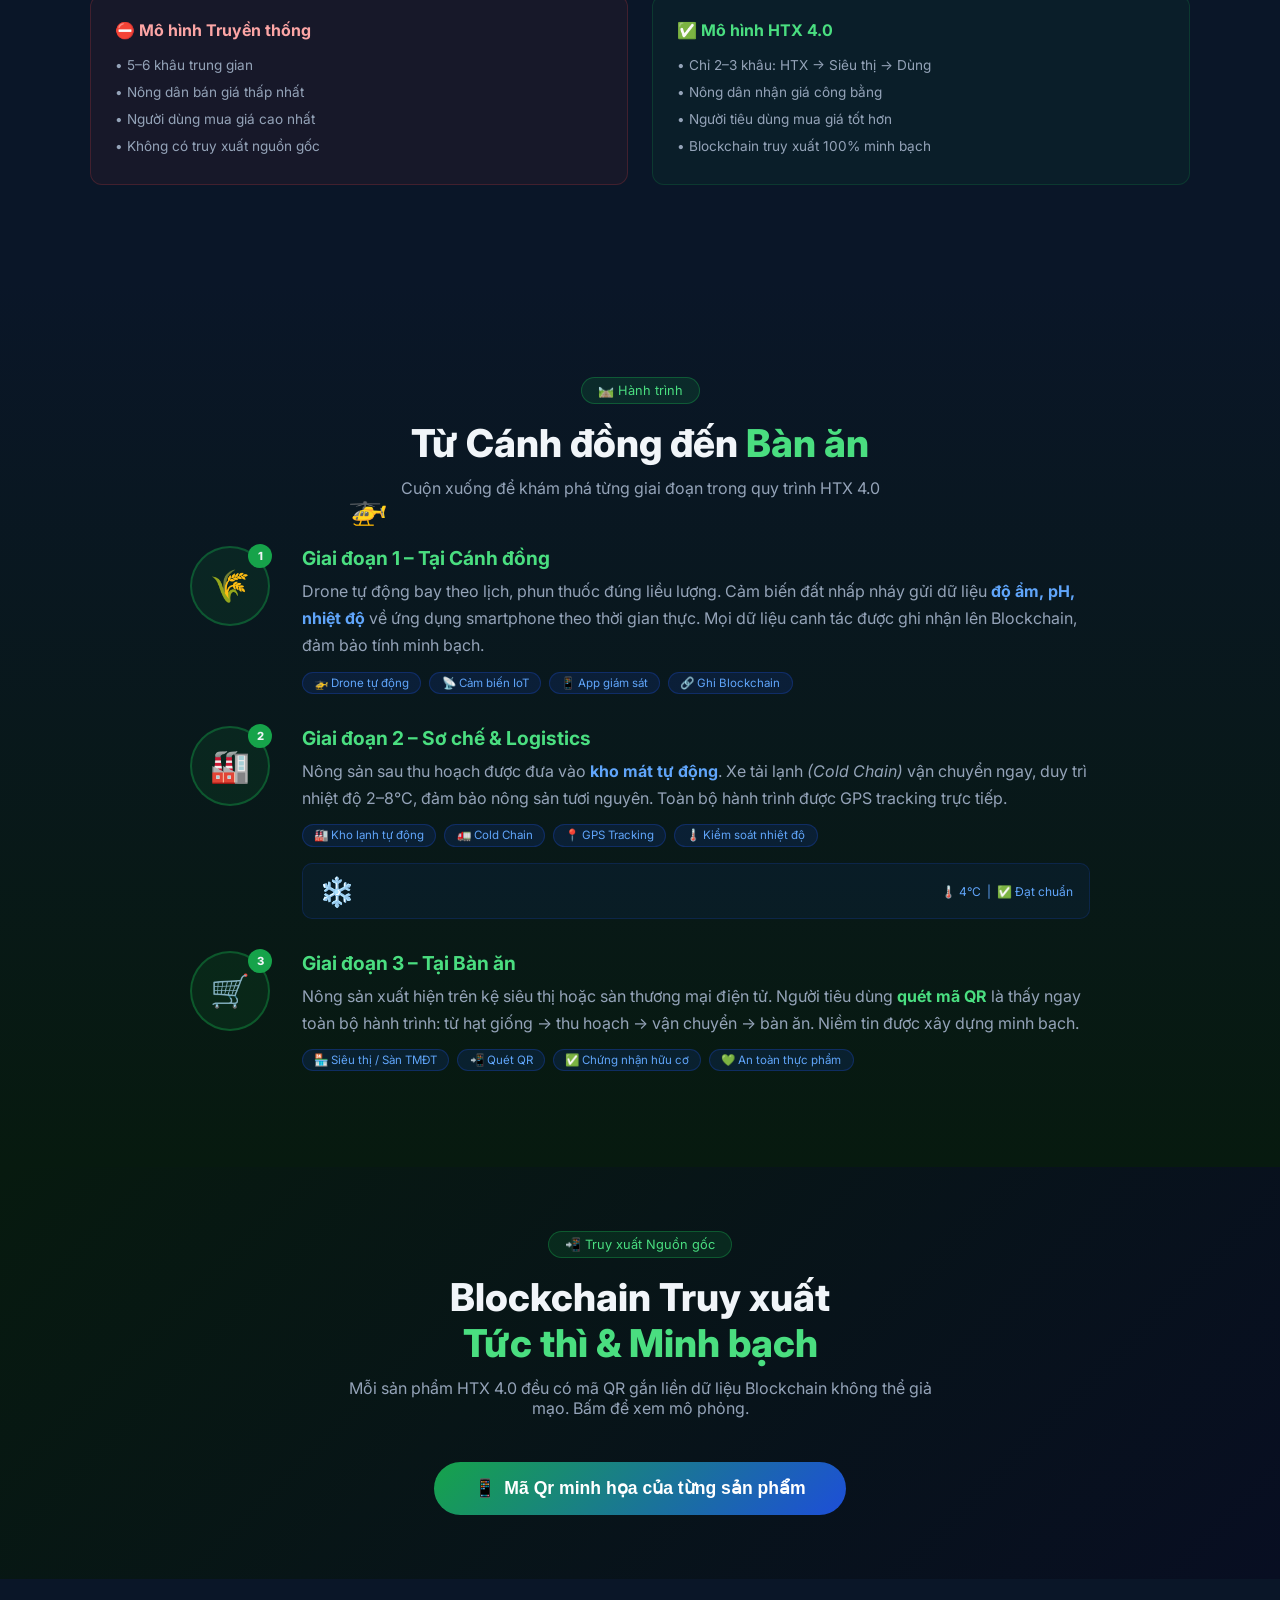
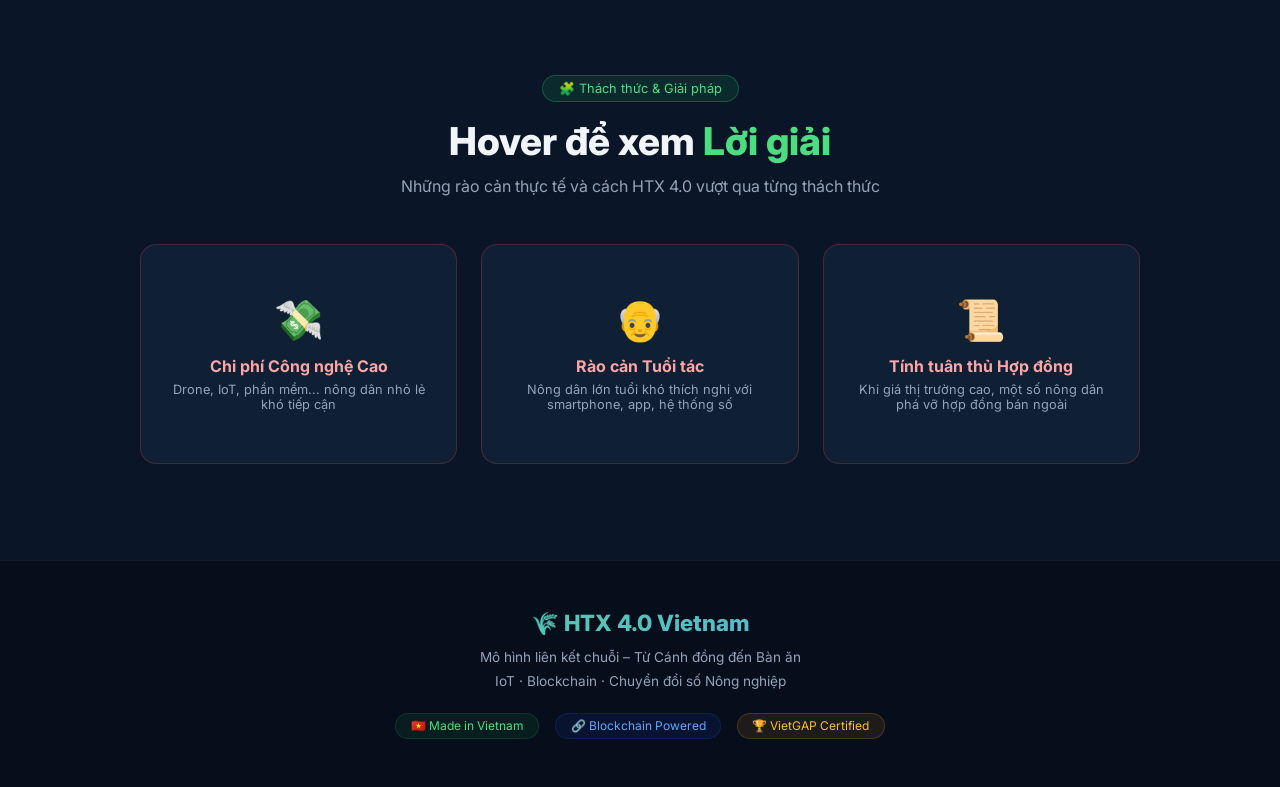
==== commit c994d007: "Update index.html" ====
--- a/index.html
+++ b/index.html
@@ -266,7 +266,7 @@
             style="margin-top:1rem;padding:1rem;background:rgba(29,78,216,.08);border:1px solid rgba(29,78,216,.2);border-radius:10px;overflow:hidden;position:relative;height:56px">
             <div
               style="position:absolute;top:50%;transform:translateY(-50%);animation:droneFly 3s linear infinite;white-space:nowrap;font-size:1.8rem">
-              🚛❄️
+              ❄️
             </div>
             <div
               style="position:absolute;right:1rem;top:50%;transform:translateY(-50%);font-size:.75rem;color:var(--blue-light)">
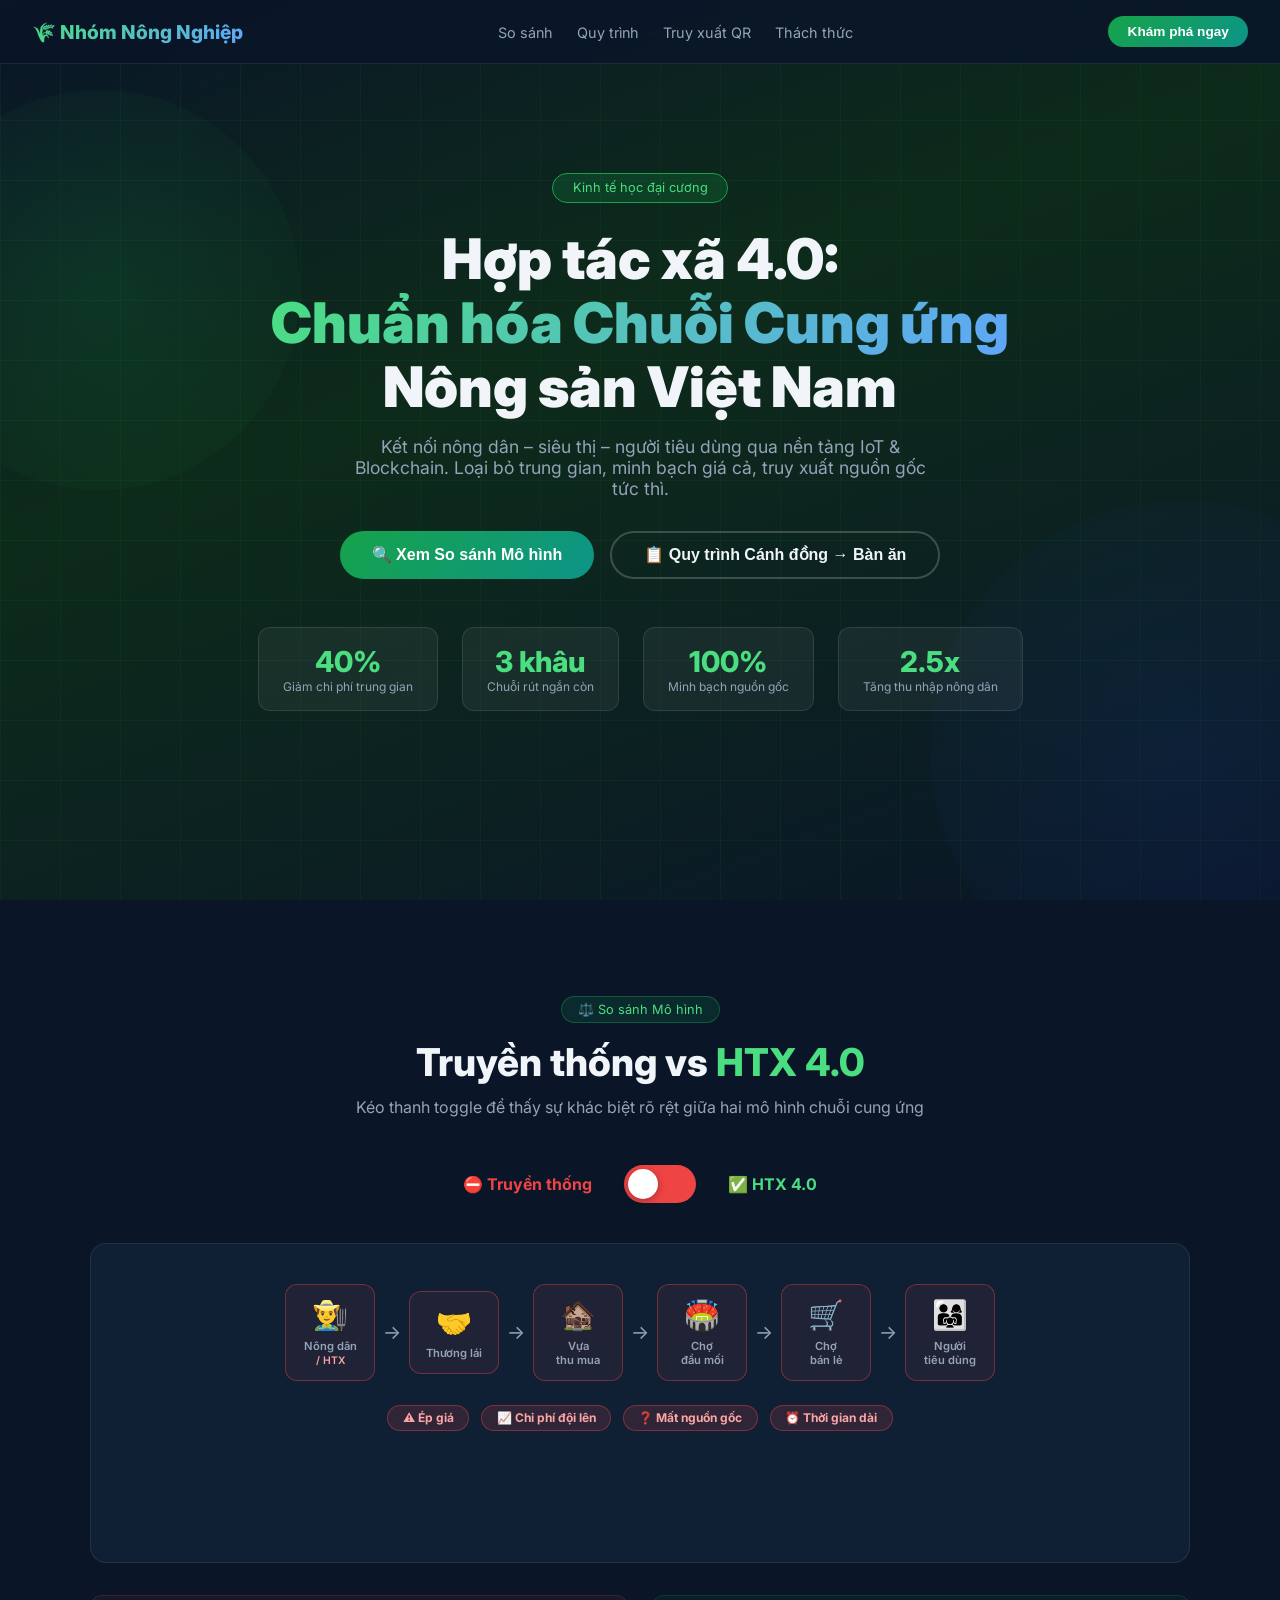
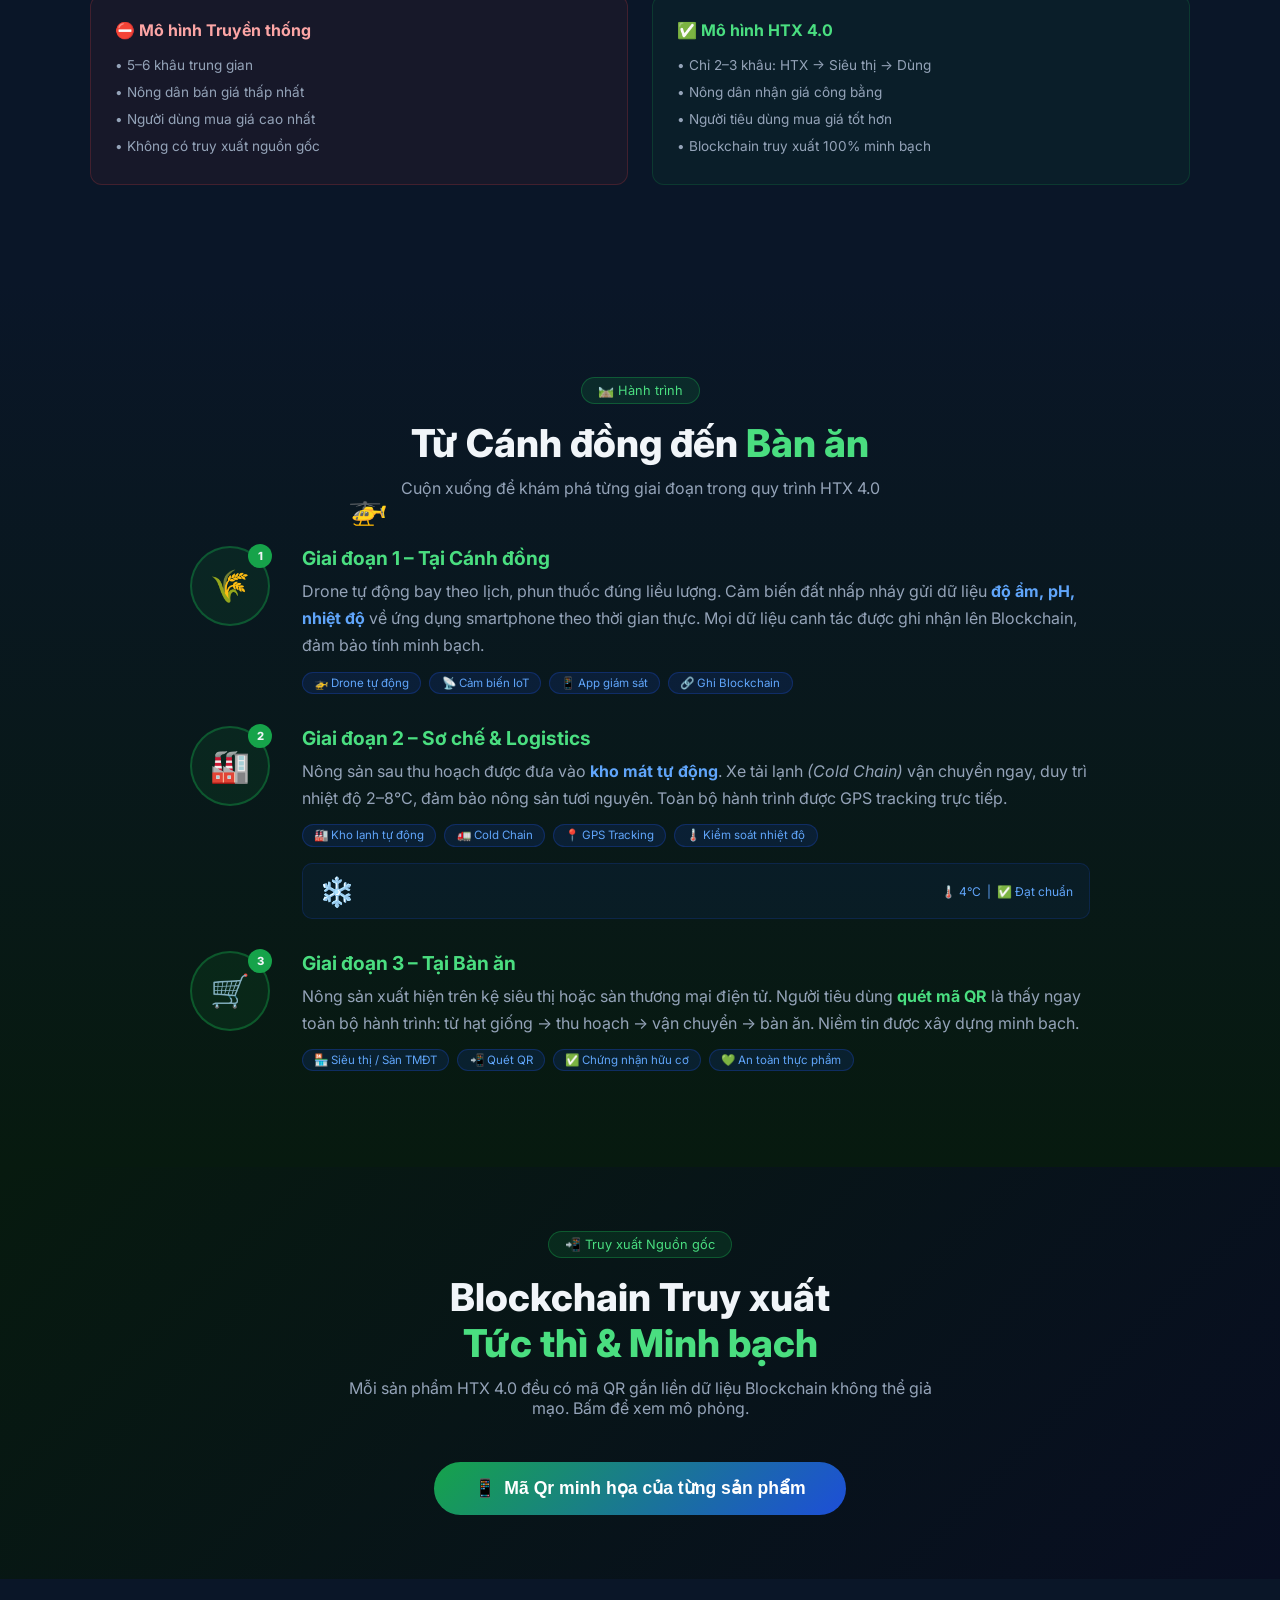
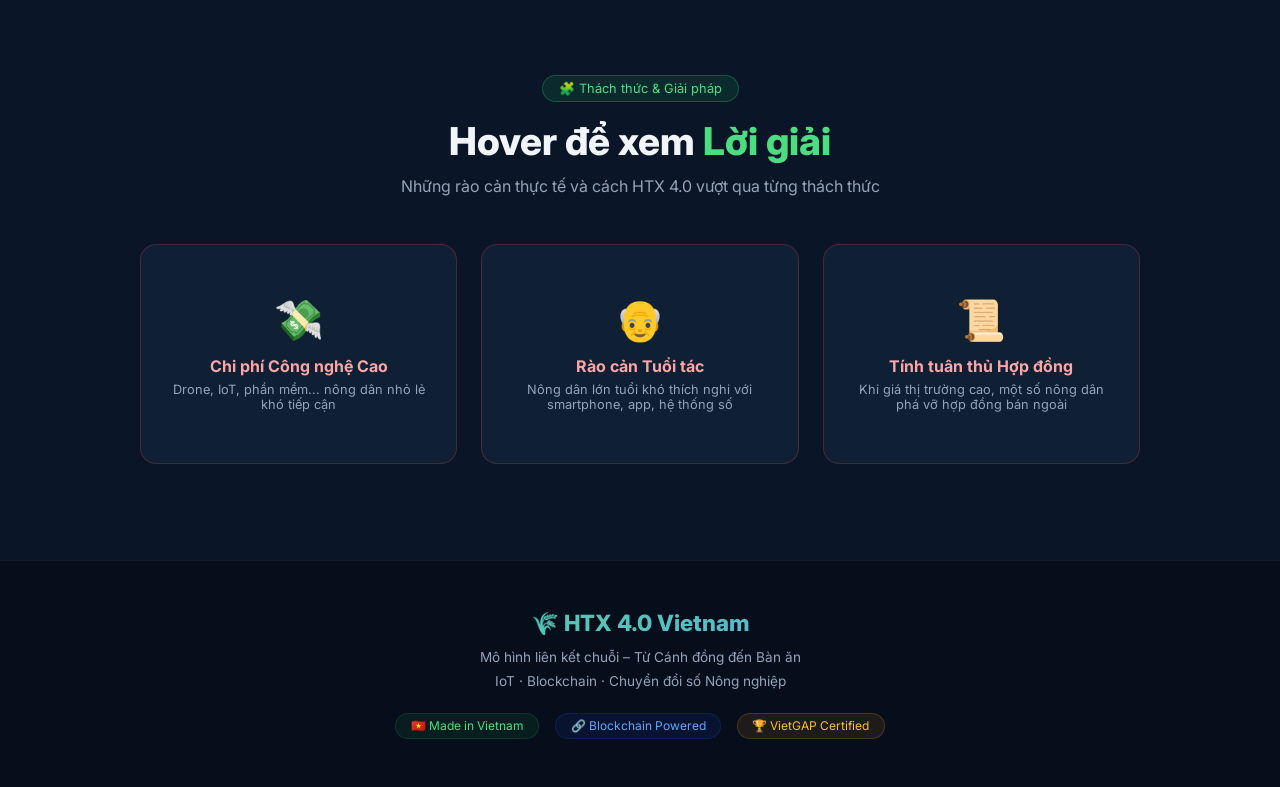
==== commit 6331319e: "Update index.html" ====
--- a/index.html
+++ b/index.html
@@ -44,7 +44,7 @@
     </div>
 
     <div class="hero-content">
-      <div class="hero-badge">Kinh  học đại cương</div>
+      <div class="hero-badge">Kinh tế học đại cương</div>
       <h1 class="hero-title">
         Hợp tác xã 4.0:<br>
         <span>Chuẩn hóa Chuỗi Cung ứng</span><br>Nông sản Việt Nam
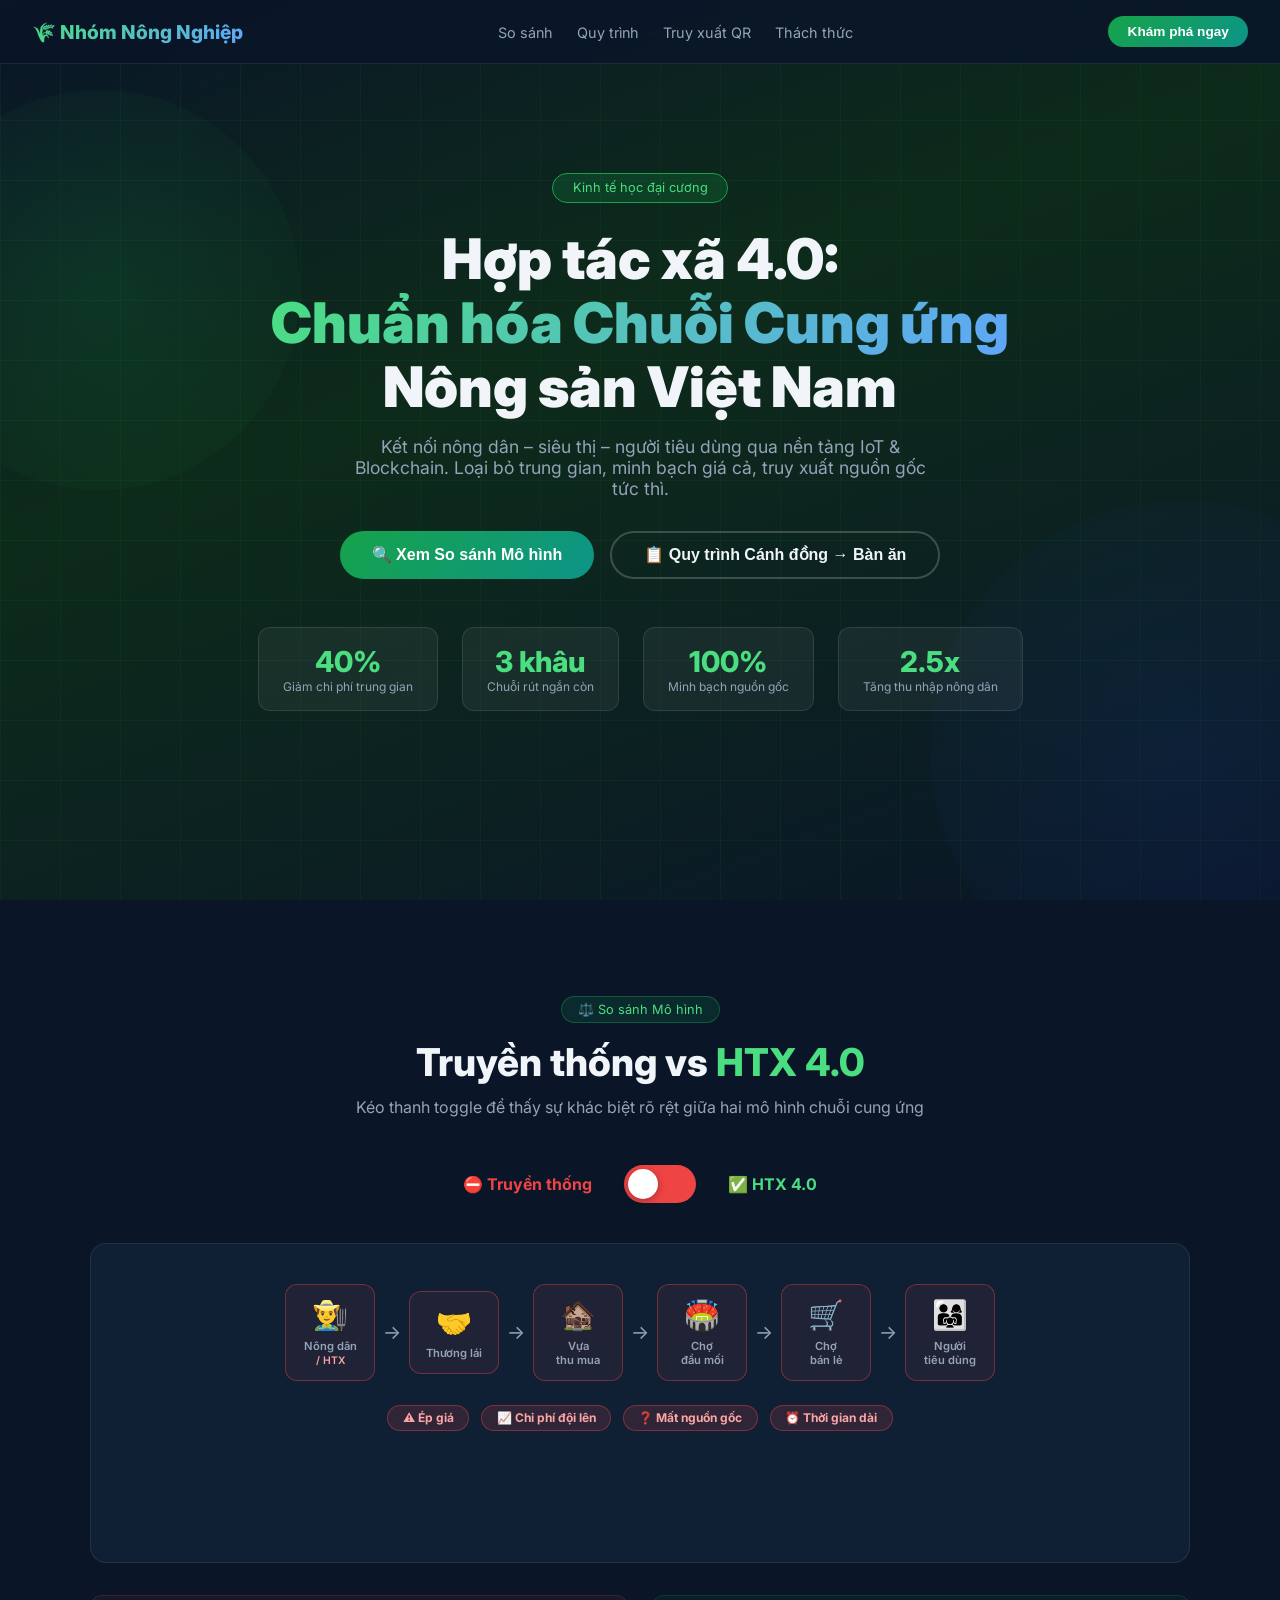
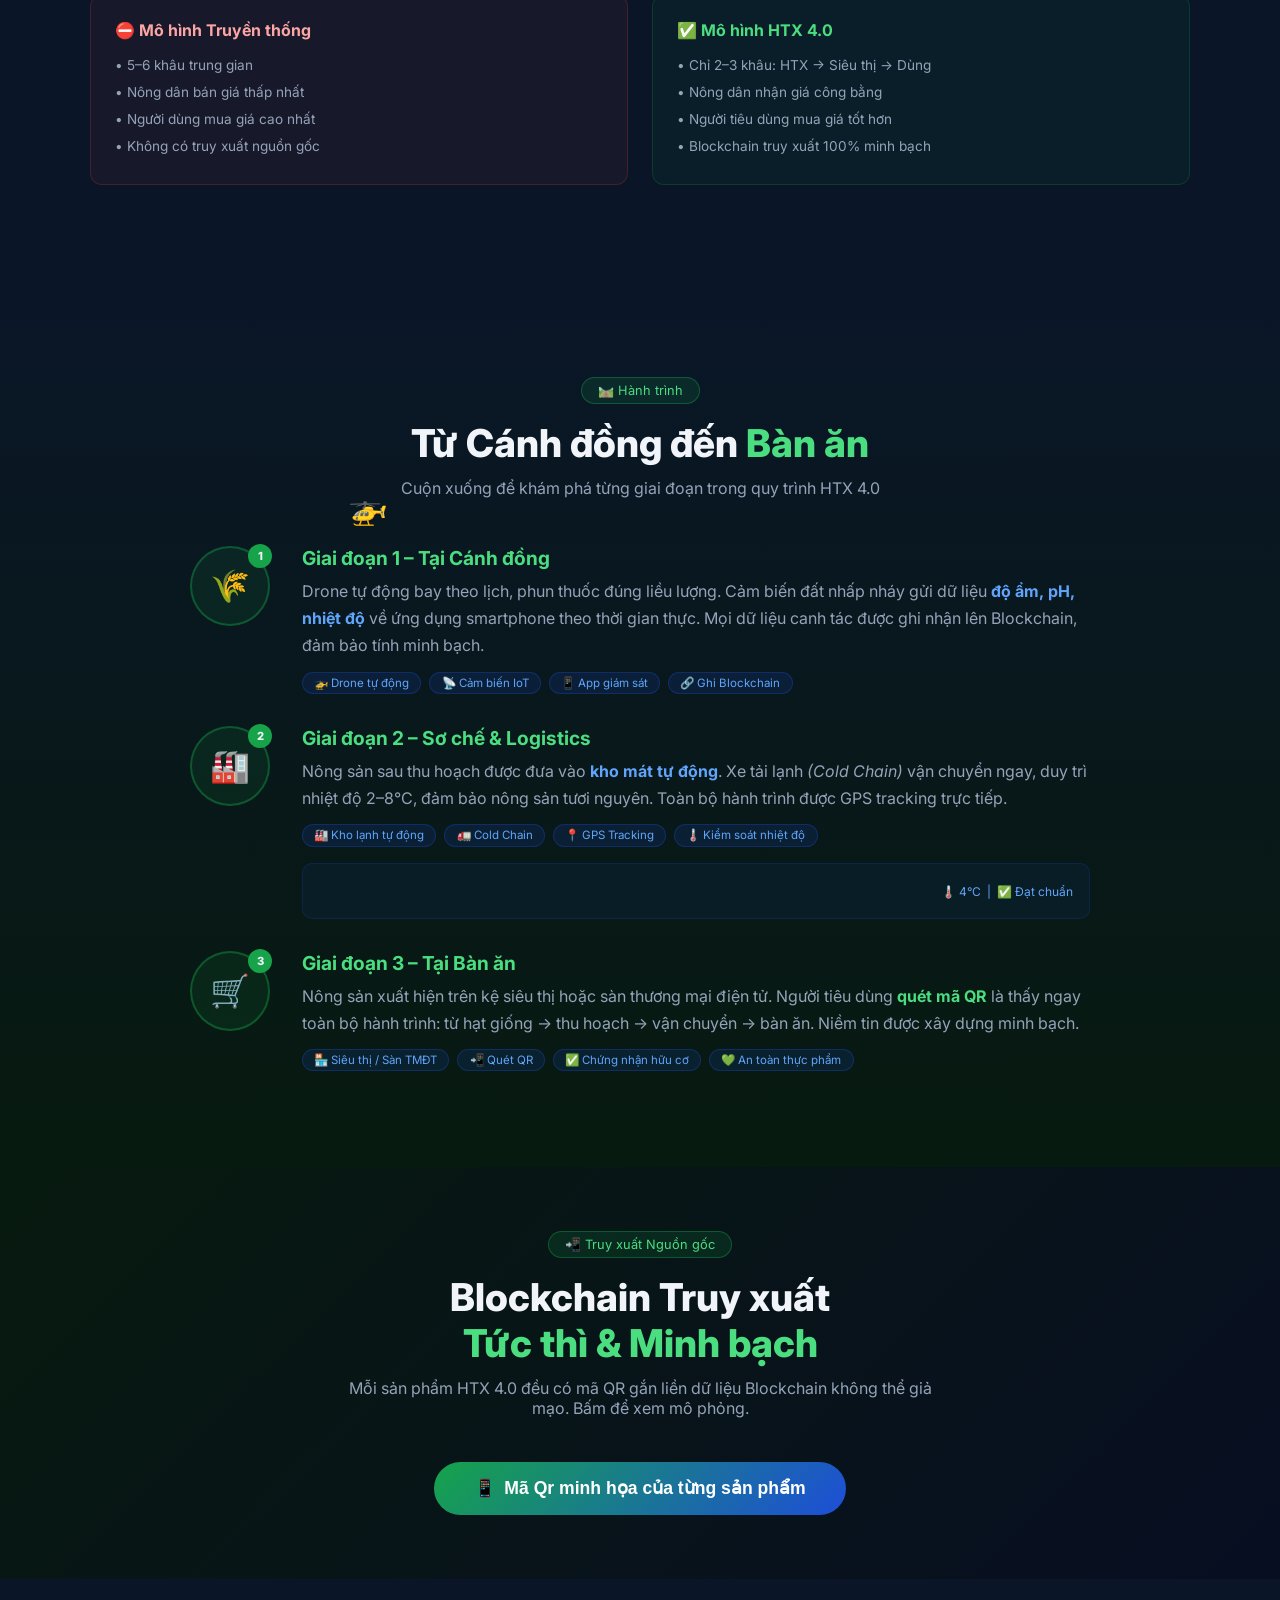
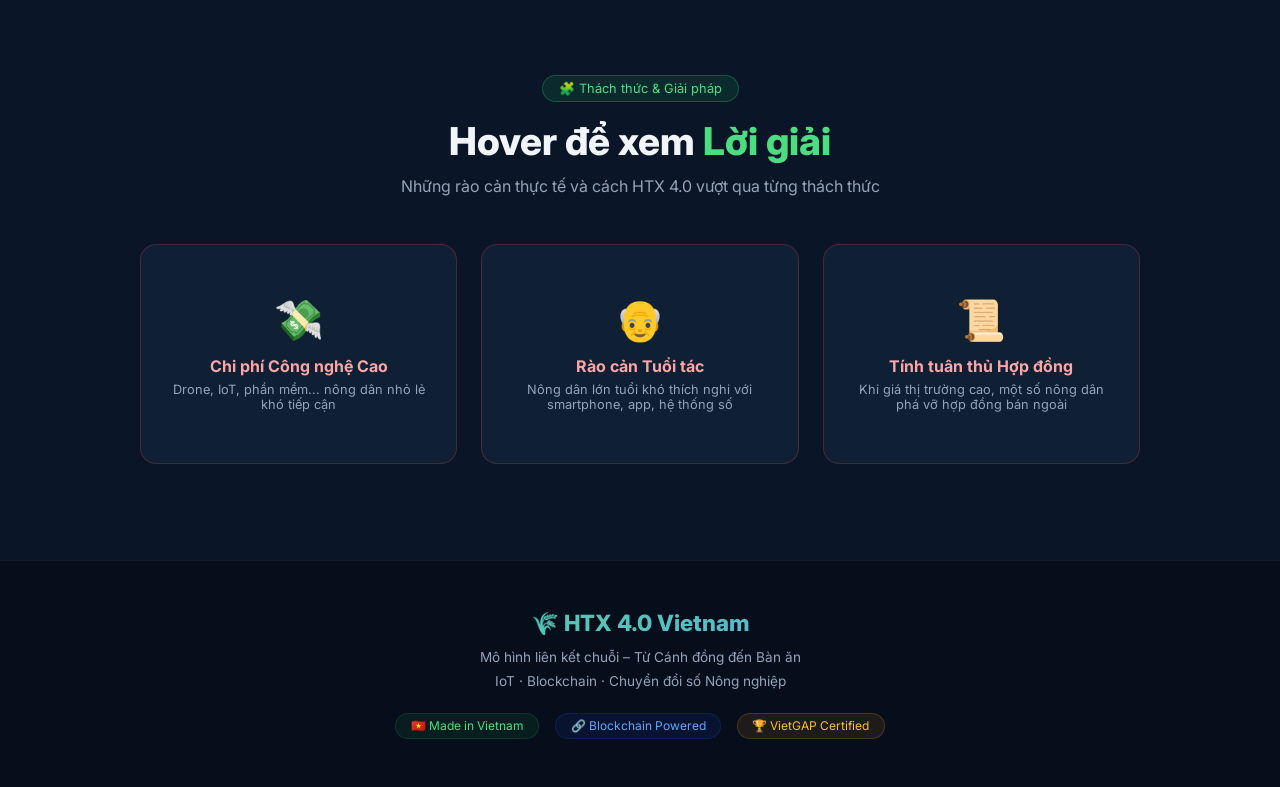
==== commit 41ed70b1: "Update index.html" ====
--- a/index.html
+++ b/index.html
@@ -266,7 +266,7 @@
             style="margin-top:1rem;padding:1rem;background:rgba(29,78,216,.08);border:1px solid rgba(29,78,216,.2);border-radius:10px;overflow:hidden;position:relative;height:56px">
             <div
               style="position:absolute;top:50%;transform:translateY(-50%);animation:droneFly 3s linear infinite;white-space:nowrap;font-size:1.8rem">
-              ❄️
+              
             </div>
             <div
               style="position:absolute;right:1rem;top:50%;transform:translateY(-50%);font-size:.75rem;color:var(--blue-light)">
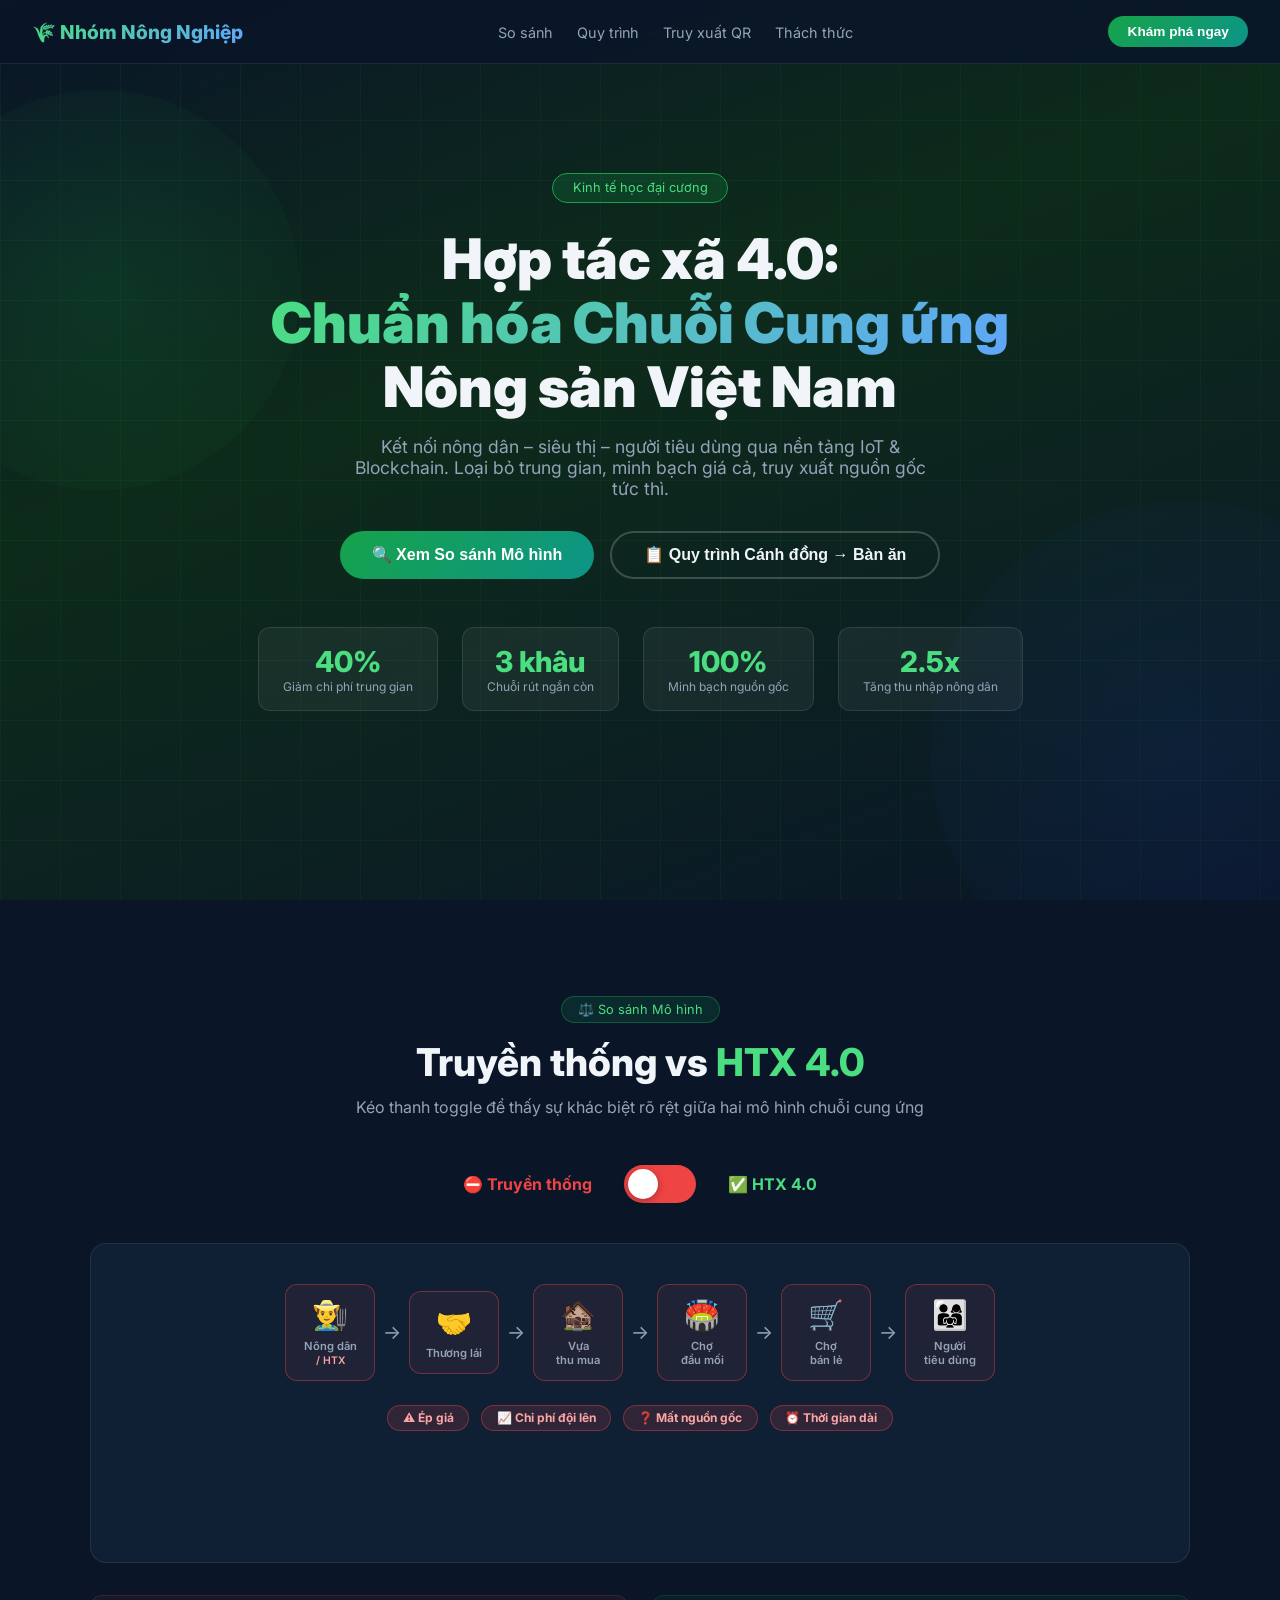
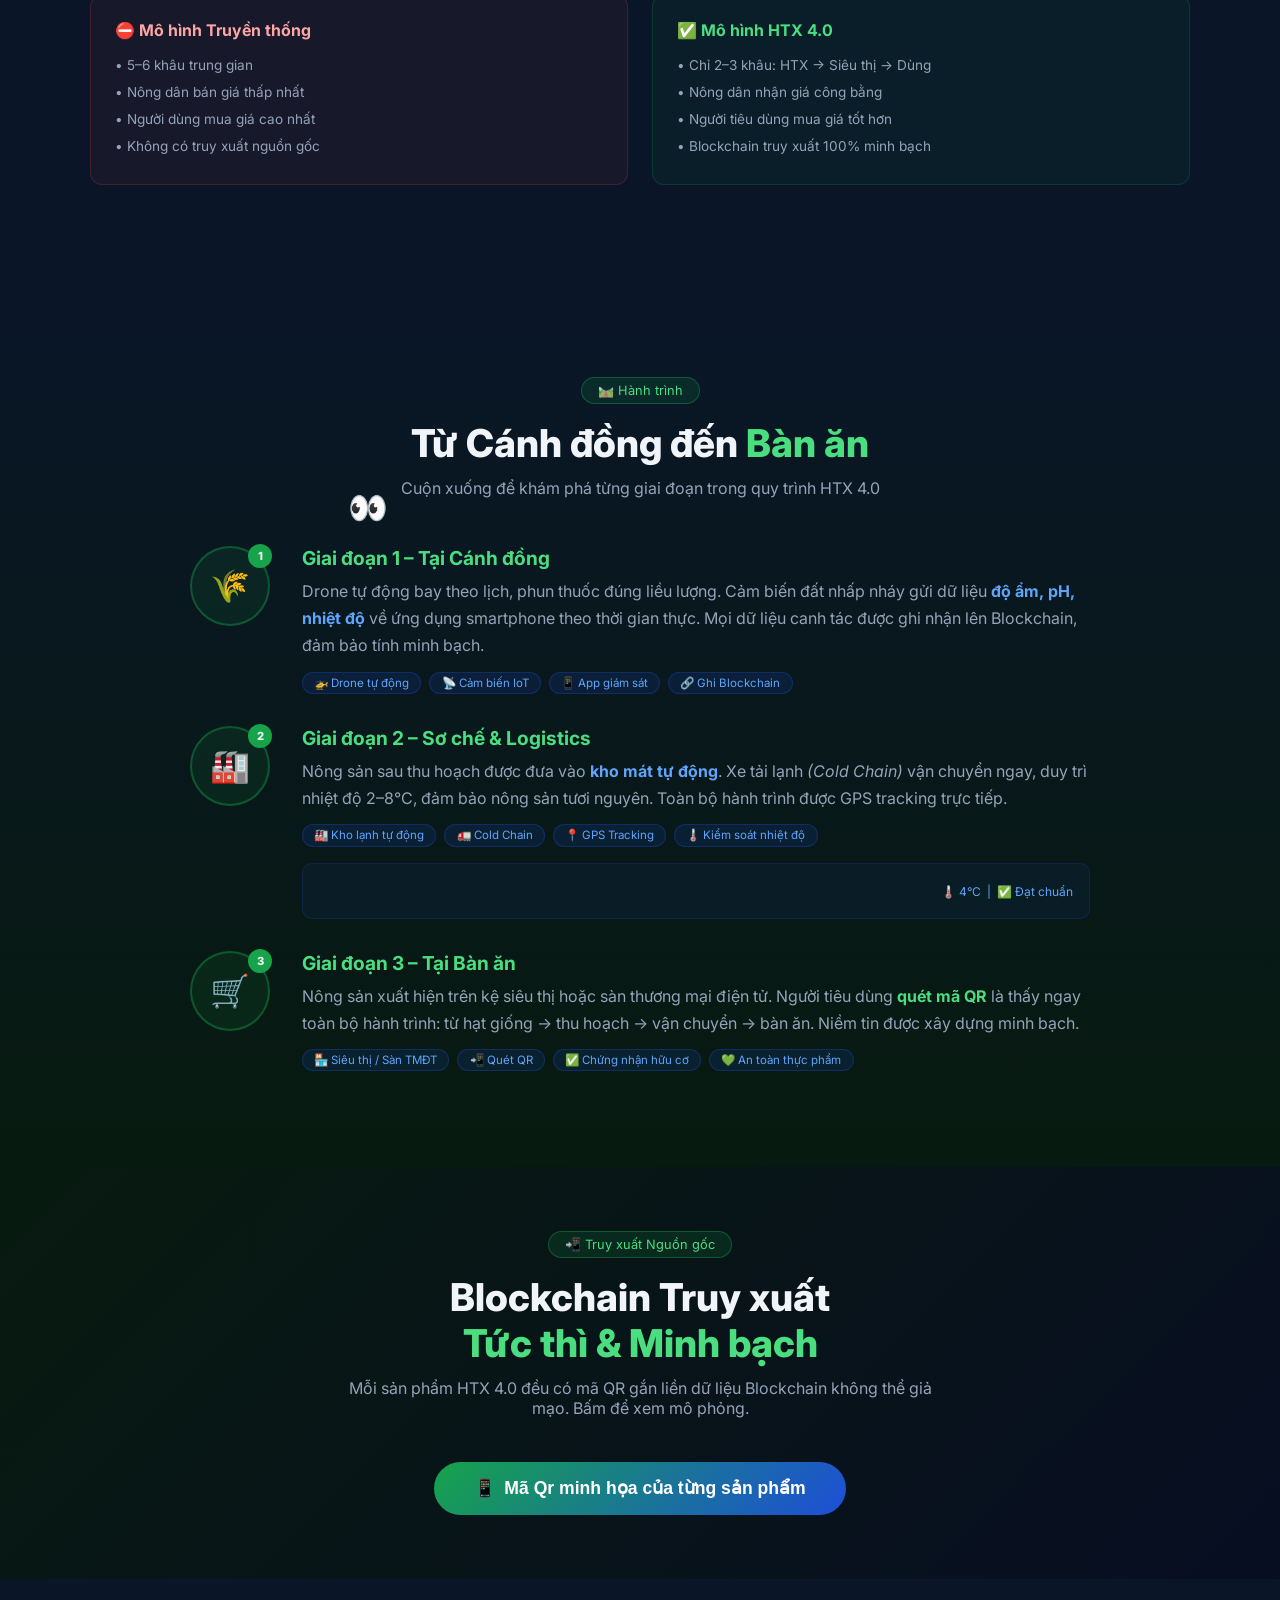
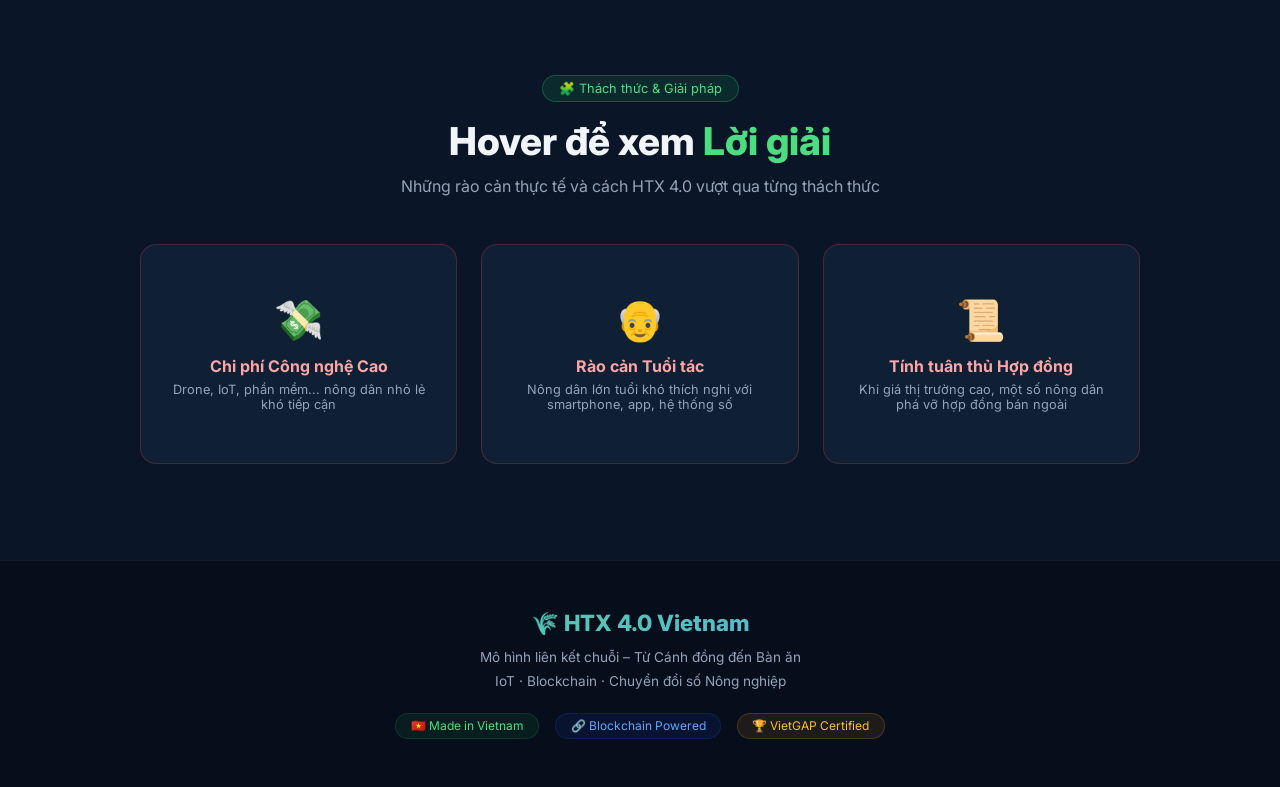
==== commit 99acc9c9: "Update index.html" ====
--- a/index.html
+++ b/index.html
@@ -223,7 +223,7 @@
           <span style="font-size:2rem">🌾</span>
           <span class="step-num">1</span>
           <!-- Drone animation element -->
-          <div id="droneEl" style="position:absolute;top:-60px;left:-80px;font-size:2rem;pointer-events:none">🚁</div>
+          <div id="droneEl" style="position:absolute;top:-60px;left:-80px;font-size:2rem;pointer-events:none">👀</div>
         </div>
         <div class="step-body">
           <h3>Giai đoạn 1 – Tại Cánh đồng</h3>
